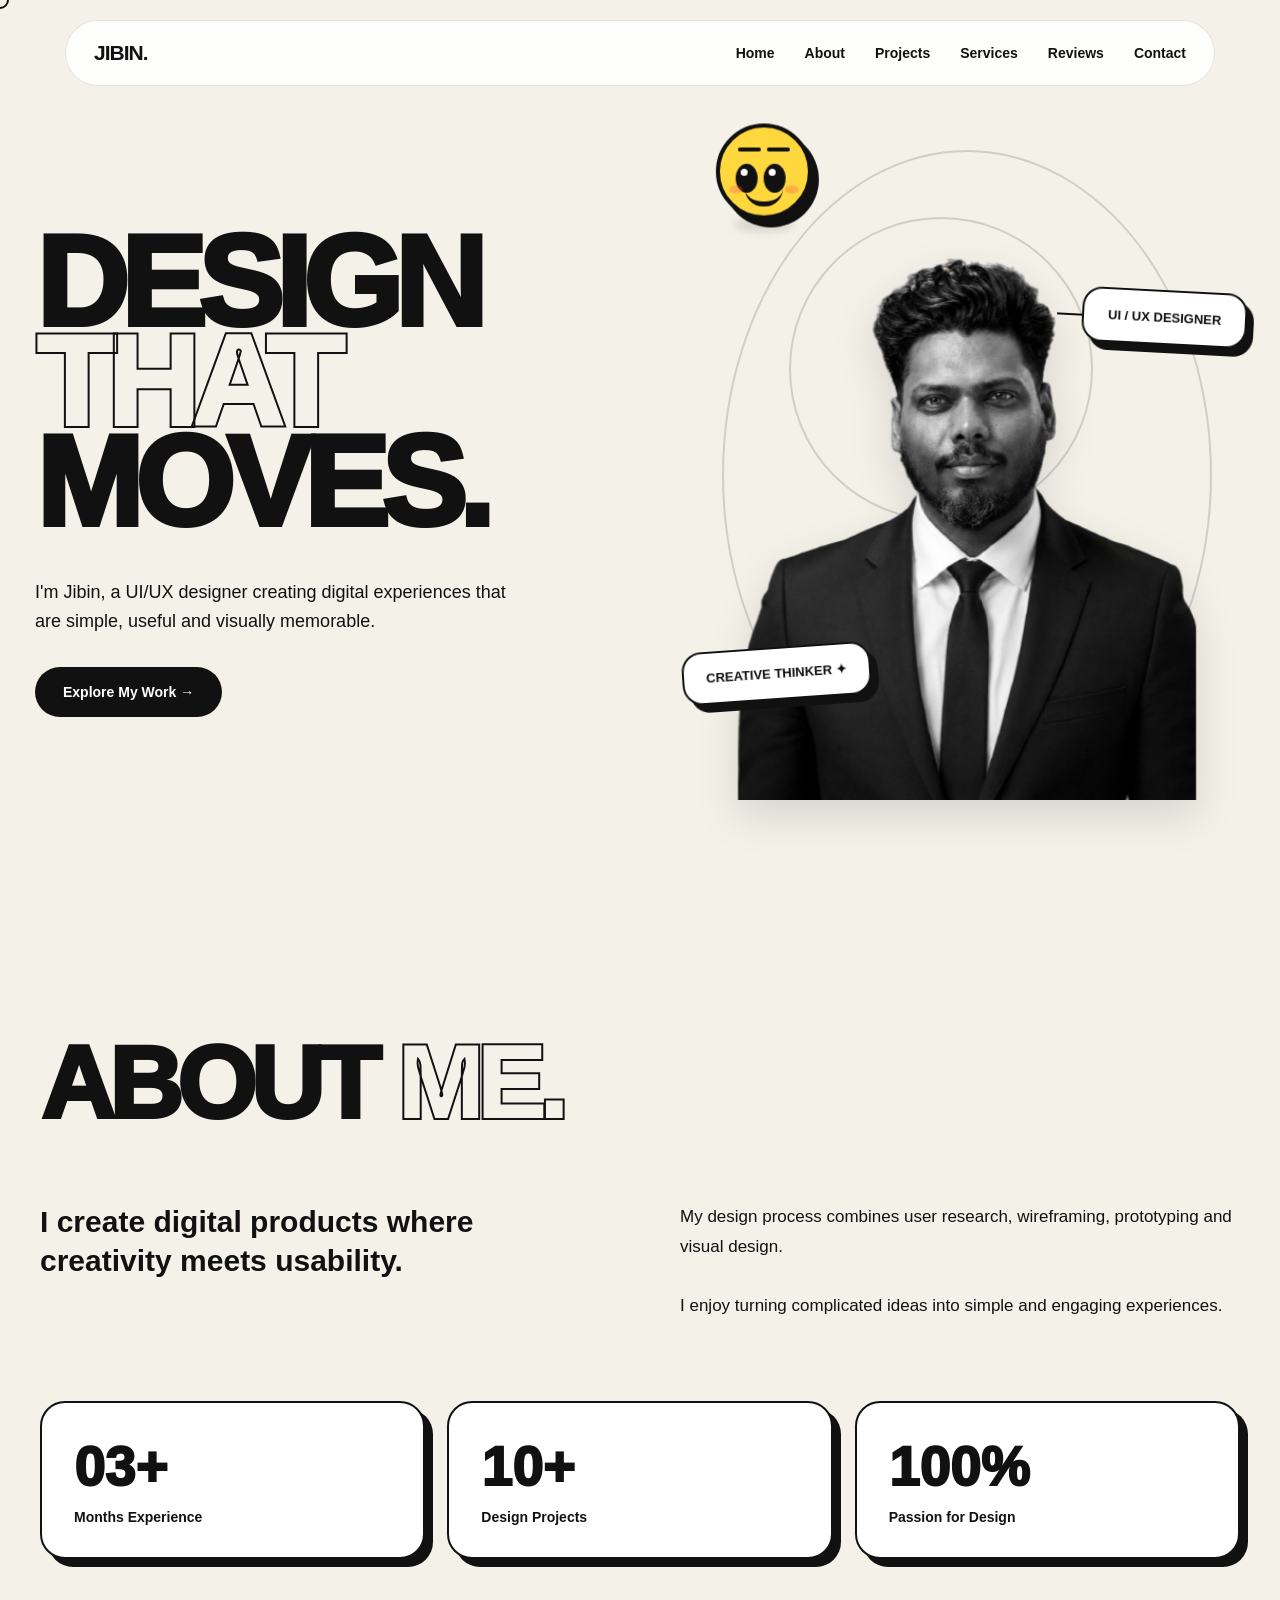
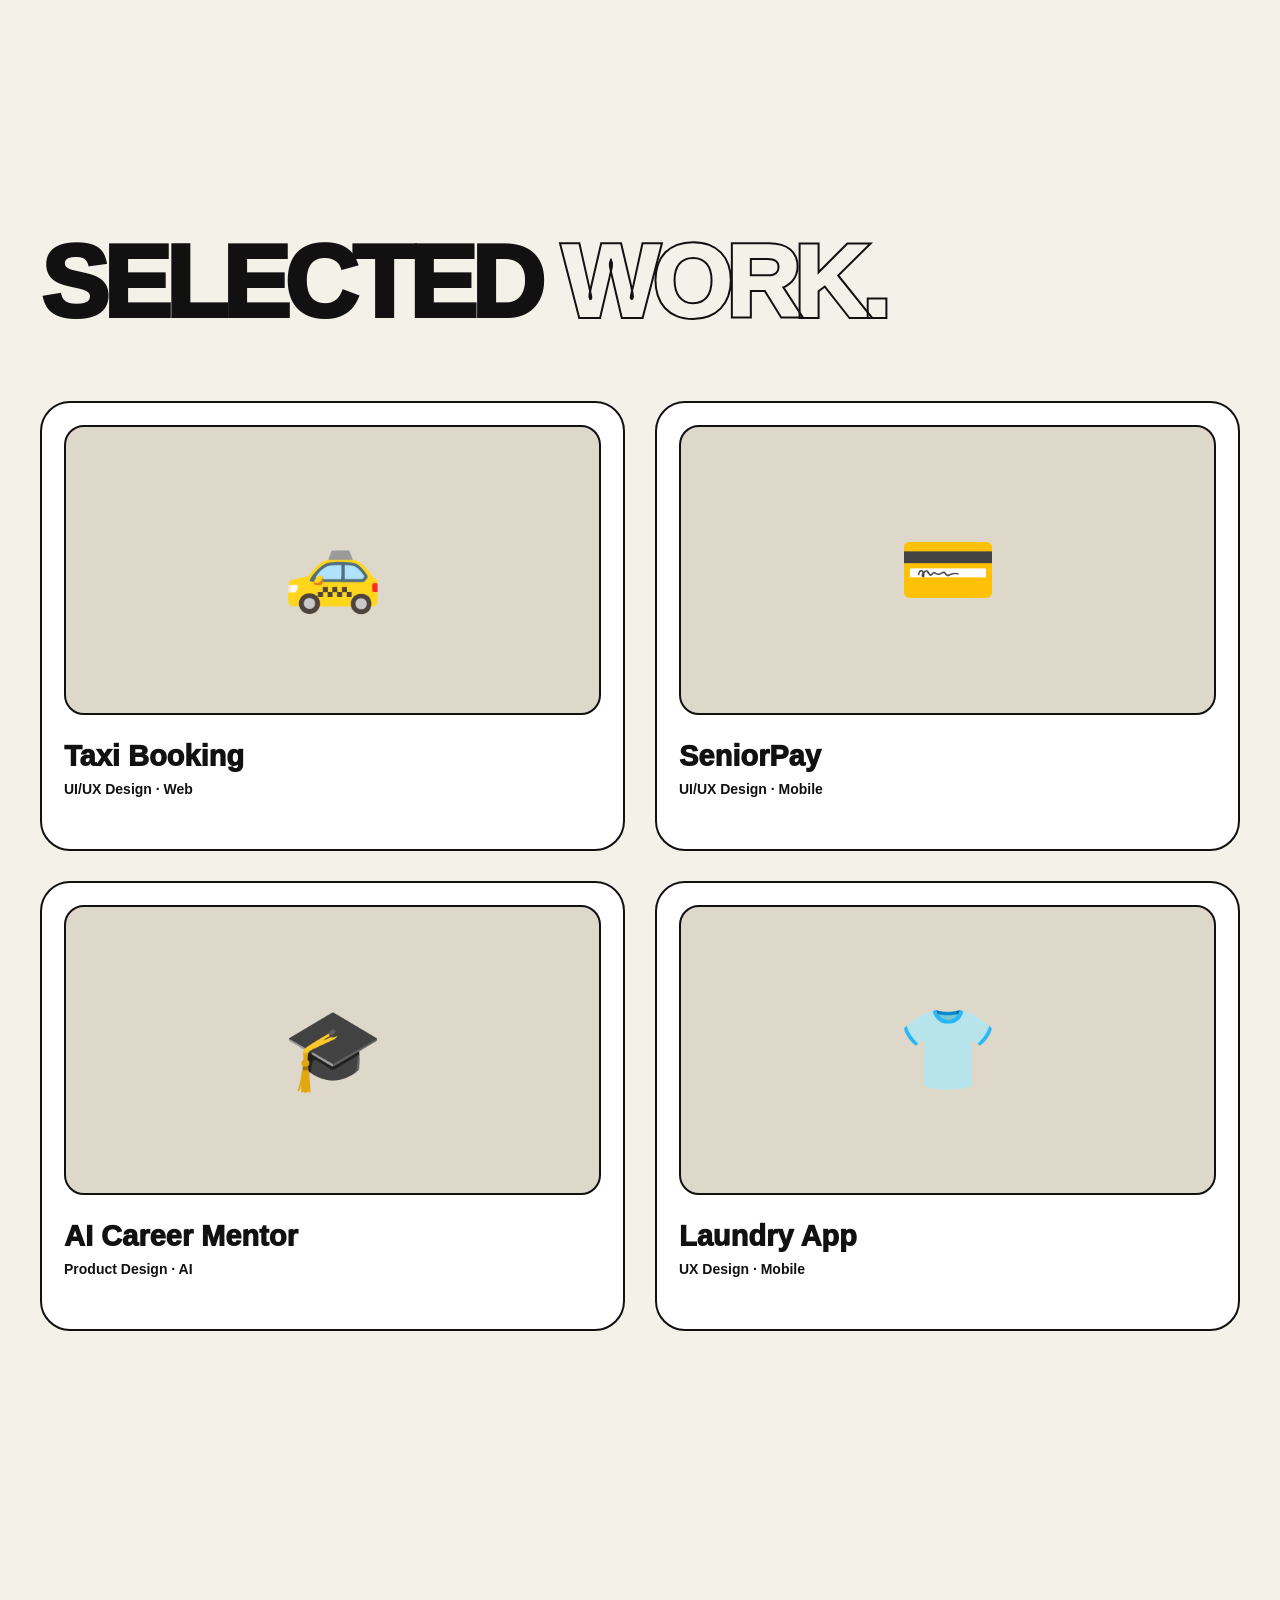
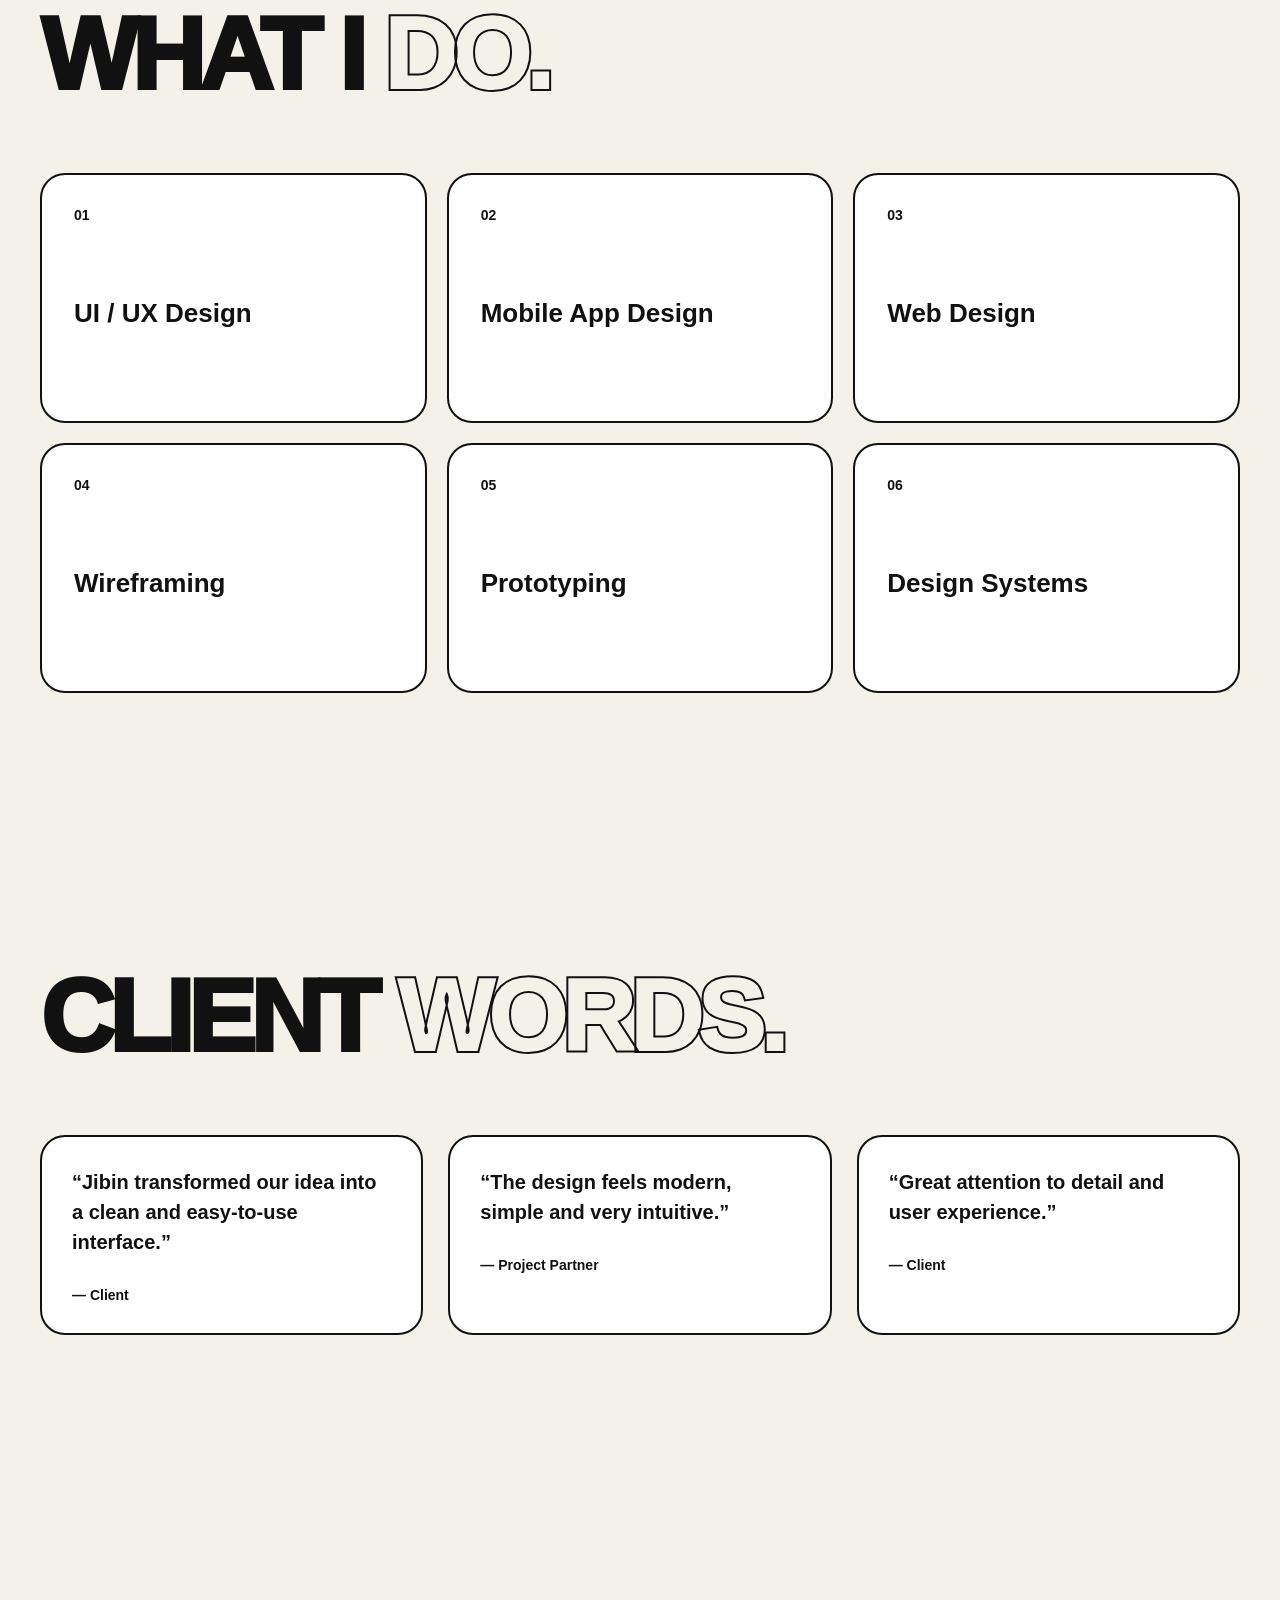
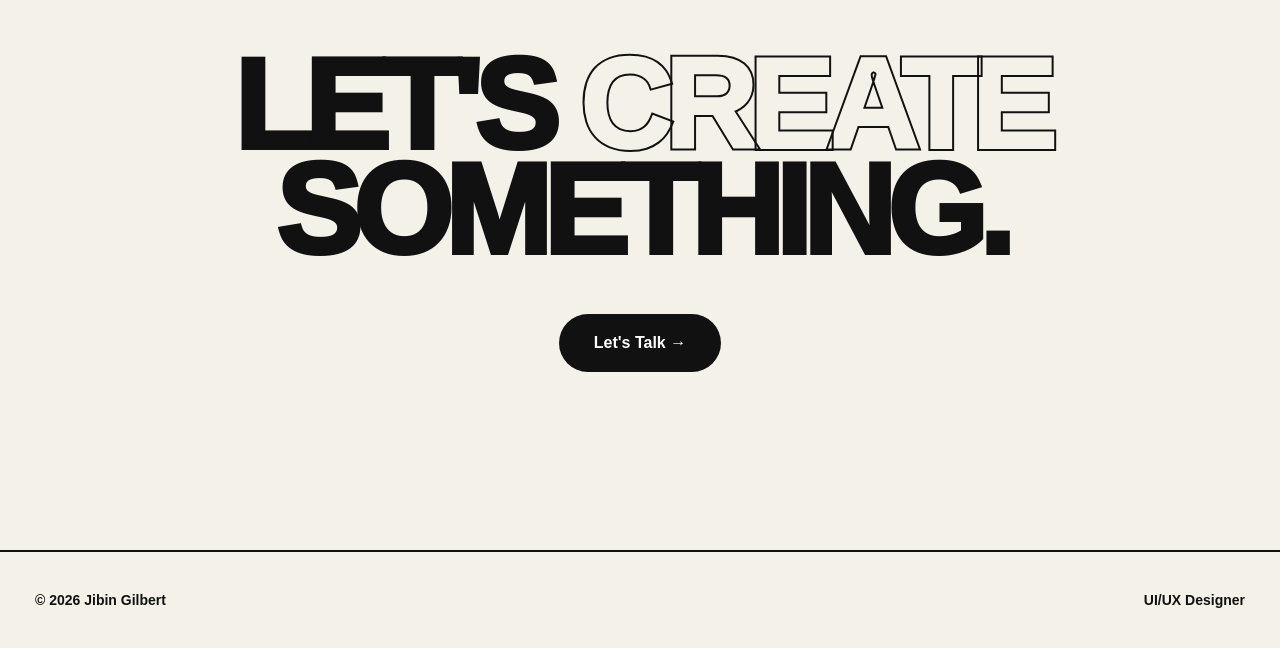
==== index.html @ 9a52e414 "remaned" ====
<!DOCTYPE html>
<html lang="en">

<head>
    <meta charset="UTF-8">
    <meta name="viewport" content="width=device-width, initial-scale=1.0">

    <title>Jibin Gilbert — UI/UX Designer</title>

    <style>
        /* =========================================================
   RESET
========================================================= */

        * {
            margin: 0;
            padding: 0;
            box-sizing: border-box;
        }

        html {
            scroll-behavior: smooth;
        }

        body {
            font-family:
                Inter,
                Arial,
                Helvetica,
                sans-serif;

            background: #f4f1e9;
            color: #111;

            overflow-x: hidden;
        }

        a {
            text-decoration: none;
            color: inherit;
        }


        /* =========================================================
   CUSTOM CURSOR
========================================================= */

        .cursor {
            position: fixed;

            width: 18px;
            height: 18px;

            border: 2px solid #111;
            border-radius: 50%;

            pointer-events: none;

            z-index: 99999;

            transform:
                translate(-50%, -50%);

            transition:
                width .25s ease,
                height .25s ease,
                background .25s ease;
        }

        .cursor.active {
            width: 55px;
            height: 55px;

            background:
                rgba(17, 17, 17, .08);
        }


        /* =========================================================
   NAVBAR
========================================================= */

        .navbar {
            position: fixed;

            top: 20px;
            left: 50%;

            transform:
                translateX(-50%);

            width:
                calc(100% - 50px);

            max-width: 1150px;

            height: 66px;

            padding:
                0 28px;

            display: flex;

            align-items: center;

            justify-content: space-between;

            background:
                rgba(255, 255, 255, .90);

            backdrop-filter:
                blur(18px);

            border:
                1px solid rgba(0, 0, 0, .10);

            border-radius: 50px;

            z-index: 9000;
        }

        .logo {
            font-size: 21px;
            font-weight: 900;

            letter-spacing: -1px;
        }

        .nav-links {
            display: flex;

            align-items: center;

            gap: 30px;

            list-style: none;
        }

        .nav-links a {
            font-size: 14px;
            font-weight: 700;

            transition:
                opacity .3s ease;
        }

        .nav-links a:hover {
            opacity: .45;
        }


        /* =========================================================
   MOVING EMOJI CONTAINER
========================================================= */

        .emoji-traveller {

            position: fixed;

            left: 0;
            top: 0;

            width: 110px;
            height: 110px;

            z-index: 8500;

            pointer-events: none;

            will-change:
                transform;

            transform:
                translate3d(0, 0, 0);

            transition:
                filter .3s ease;
        }


        /* =========================================================
   EMOJI FACE
========================================================= */

        .emoji-face {

            position: absolute;

            width: 96px;
            height: 96px;

            left: 7px;
            top: 7px;

            background: #ffd83d;

            border:
                4px solid #111;

            border-radius: 50%;

            box-shadow:
                7px 8px 0 #111;

            overflow: hidden;

            will-change:
                transform,
                background;

            transition:
                background .35s ease,
                transform .35s ease;
        }


        /* =========================================================
   EMOJI EYES
========================================================= */

        .emoji-eye {

            position: absolute;

            width: 22px;
            height: 29px;

            top: 29px;

            background: #111;

            border-radius: 50%;

            overflow: hidden;

            will-change:
                transform;
        }

        .emoji-eye.left {
            left: 19px;
        }

        .emoji-eye.right {
            right: 19px;
        }


        /* Eye shine */

        .emoji-eye::after {

            content: "";

            position: absolute;

            width: 7px;
            height: 7px;

            left: 5px;
            top: 5px;

            background: #fff;

            border-radius: 50%;
        }


        /* =========================================================
   EYEBROWS
========================================================= */

        .emoji-brow {

            position: absolute;

            width: 23px;
            height: 4px;

            top: 20px;

            background: #111;

            border-radius: 10px;

            transition:
                transform .35s ease,
                opacity .3s ease;
        }

        .emoji-brow.left {
            left: 18px;
        }

        .emoji-brow.right {
            right: 18px;
        }


        /* =========================================================
   MOUTH
========================================================= */

        .emoji-mouth {

            position: absolute;

            left: 50%;
            top: 61px;

            transform:
                translateX(-50%);

            width: 38px;
            height: 18px;

            border-bottom:
                5px solid #111;

            border-radius:
                0 0 30px 30px;

            transition:
                all .35s ease;
        }


        /* =========================================================
   CHEEKS
========================================================= */

        .cheek {

            position: absolute;

            width: 14px;
            height: 8px;

            top: 58px;

            background:
                rgba(255, 80, 80, .30);

            border-radius: 50%;
        }

        .cheek.left {
            left: 9px;
        }

        .cheek.right {
            right: 9px;
        }


        /* =========================================================
   HAPPY
========================================================= */

        .emoji-face.happy {
            background: #ffd83d;
        }


        /* =========================================================
   CURIOUS
========================================================= */

        .emoji-face.curious {

            background: #ffe36b;

            transform:
                rotate(-5deg);
        }

        .emoji-face.curious .emoji-brow.left {

            transform:
                rotate(-20deg) translateY(-3px);
        }

        .emoji-face.curious .emoji-brow.right {

            transform:
                rotate(18deg) translateY(3px);
        }

        .emoji-face.curious .emoji-mouth {

            width: 19px;
            height: 19px;

            border:
                4px solid #111;

            border-radius: 50%;
        }


        /* =========================================================
   EXCITED
========================================================= */

        .emoji-face.excited {

            background: #ffca32;

            transform:
                rotate(4deg) scale(1.05);
        }

        .emoji-face.excited .emoji-mouth {

            width: 42px;
            height: 27px;

            border: 0;

            background: #111;

            border-radius: 50%;
        }


        /* =========================================================
   COOL
========================================================= */

        .emoji-face.cool {
            background: #ffd83d;
        }

        .emoji-face.cool .emoji-brow {
            opacity: 0;
        }

        .emoji-face.cool .emoji-eye {

            width: 30px;
            height: 13px;

            top: 35px;

            border-radius: 8px;
        }

        .emoji-face.cool .emoji-eye::after {
            display: none;
        }


        /* =========================================================
   LOVE
========================================================= */

        .emoji-face.love .emoji-eye {

            background: transparent;

            overflow: visible;
        }

        .emoji-face.love .emoji-eye::before {

            content: "♥";

            position: absolute;

            color: #111;

            font-size: 27px;

            left: 0;

            top: -5px;
        }

        .emoji-face.love .emoji-eye::after {
            display: none;
        }

        .emoji-face.love .emoji-mouth {

            width: 34px;
            height: 18px;
        }


        /* =========================================================
   CELEBRATE
========================================================= */

        .emoji-face.celebrate {

            background: #ffda3c;

            animation:
                celebrate .5s infinite alternate;
        }

        .emoji-face.celebrate .emoji-mouth {

            width: 43px;
            height: 27px;

            background: #111;

            border: 0;

            border-radius: 50%;
        }

        @keyframes celebrate {

            from {
                transform:
                    rotate(-4deg) translateY(0);
            }

            to {
                transform:
                    rotate(4deg) translateY(-7px);
            }
        }


        /* =========================================================
   EMOJI BLINK
========================================================= */

        .emoji-face.blink .emoji-eye {

            transform:
                scaleY(.08);
        }


        /* =========================================================
   EMOJI FLOATING SHADOW
========================================================= */

        .emoji-traveller::after {

            content: "";

            position: absolute;

            width: 60px;
            height: 12px;

            left: 25px;
            bottom: -4px;

            background:
                rgba(0, 0, 0, .15);

            border-radius: 50%;

            filter: blur(5px);

            animation:
                shadowFloat 2s ease-in-out infinite;
        }

        @keyframes shadowFloat {

            0%,
            100% {
                transform: scale(.9);
                opacity: .25;
            }

            50% {
                transform: scale(1.1);
                opacity: .12;
            }
        }


        /* =========================================================
   HERO
========================================================= */

        .hero {

            min-height: 100vh;

            position: relative;

            display: flex;

            align-items: center;

            padding:
                130px 35px 80px;
        }

        .hero-content {

            width: 100%;

            max-width: 1250px;

            margin: auto;

            display: grid;

            grid-template-columns:
                1.05fr .95fr;

            align-items: center;

            gap: 40px;
        }

        .hero-title {

            font-size:
                clamp(70px, 10vw, 155px);

            line-height: .78;

            letter-spacing: -8px;

            font-weight: 950;
        }

        .hero-title span {
            display: block;
        }

        .outline {

            color: transparent;

            -webkit-text-stroke:
                2px #111;
        }

        .hero-description {

            max-width: 480px;

            margin-top: 45px;

            font-size: 18px;

            line-height: 1.65;
        }

        .hero-button {

            display: inline-flex;

            margin-top: 30px;

            padding:
                17px 28px;

            background: #111;

            color: #fff;

            border-radius: 50px;

            font-weight: 800;

            font-size: 14px;

            transition:
                box-shadow .3s ease;
        }

        .hero-button:hover {

            box-shadow:
                7px 7px 0 #aaa;
        }


        /* =========================================================
   PHOTO STAGE
========================================================= */

        .photo-stage {

            height: 650px;

            position: relative;

            display: flex;

            justify-content: center;

            align-items: flex-end;
        }


        /* =========================================================
   PROFILE WRAPPER
========================================================= */

        .profile-wrap {

            position: relative;

            width: 510px;
            height: 610px;

            display: flex;

            align-items: flex-end;

            justify-content: center;

            animation:
                profileFloat 5s ease-in-out infinite;
        }

        @keyframes profileFloat {

            0%,
            100% {
                transform:
                    translateY(0);
            }

            50% {
                transform:
                    translateY(-10px);
            }
        }


        /* =========================================================
   PROFILE IMAGES
========================================================= */

        .profile-image {

            position: absolute;

            bottom: 0;
            left: 50%;

            transform:
                translateX(-50%);

            width: 100%;
            height: 100%;

            object-fit: contain;

            object-position: center bottom;

            will-change:
                transform,
                opacity;

            transition:
                opacity .7s ease,
                transform .7s cubic-bezier(.22, .61, .36, 1);
        }


        /* BLUE SHIRT PHOTO */

        .profile-color {

            opacity: 1;

            z-index: 2;
        }


        /* SUIT PHOTO */

        .profile-suit {

            opacity: 1;

            z-index: 3;

            filter:
                drop-shadow(0 15px 20px rgba(0, 0, 0, .12));
        }


        /* =========================================================
   SHOW SUIT
========================================================= */

        .profile-wrap.show-suit .profile-color {

            opacity: 0;

            transform:
                translateX(-50%) translateY(20px) scale(.96);
        }

        .profile-wrap.show-suit .profile-suit {

            opacity: 1;

            transform:
                translateX(-50%) translateY(0) scale(1);
        }


        /* =========================================================
   PHOTO LABEL
========================================================= */

        .photo-label {

            position: absolute;

            right: -25px;
            top: 100px;

            background: #fff;

            border:
                2px solid #111;

            border-radius: 20px;

            padding:
                18px 24px;

            font-size: 13px;

            font-weight: 900;

            box-shadow:
                7px 8px 0 #111;

            z-index: 10;

            transform:
                rotate(3deg);
        }

        .photo-label::before {

            content: "";

            position: absolute;

            width: 25px;
            height: 2px;

            background: #111;

            left: -27px;

            top: 50%;
        }


        /* =========================================================
   SECOND LABEL
========================================================= */

        .photo-label-two {

            position: absolute;

            left: -30px;
            bottom: 100px;

            background: #fff;

            border:
                2px solid #111;

            border-radius: 20px;

            padding:
                17px 22px;

            font-size: 13px;

            font-weight: 900;

            box-shadow:
                7px 8px 0 #111;

            z-index: 10;

            transform:
                rotate(-4deg);
        }


        /* =========================================================
   DECORATION
========================================================= */

        .circle-decoration {

            position: absolute;

            width: 490px;
            height: 650px;

            border:
                2px solid #111;

            border-radius: 50%;

            z-index: -1;

            opacity: .15;
        }

        .circle-decoration::before {

            content: "";

            position: absolute;

            width: 300px;
            height: 300px;

            border:
                2px solid #111;

            border-radius: 50%;

            left: 65px;
            top: 65px;
        }


        /* =========================================================
   SECTION
========================================================= */

        .section {

            position: relative;

            padding:
                140px 35px;
        }

        .container {

            max-width: 1200px;

            margin: auto;
        }

        .section-title {

            font-size:
                clamp(55px, 8vw, 110px);

            line-height: .85;

            letter-spacing: -6px;

            font-weight: 950;

            margin-bottom: 75px;
        }

        .section-title span {

            color: transparent;

            -webkit-text-stroke:
                2px #111;
        }


        /* =========================================================
   ABOUT
========================================================= */

        .about-grid {

            display: grid;

            grid-template-columns:
                1fr 1fr;

            gap: 80px;
        }

        .about-text {

            font-size: 30px;

            line-height: 1.3;

            font-weight: 700;
        }

        .about-small {

            font-size: 17px;

            line-height: 1.75;
        }


        /* =========================================================
   STATS
========================================================= */

        .stats {

            display: grid;

            grid-template-columns:
                repeat(3, 1fr);

            gap: 22px;

            margin-top: 80px;
        }

        .stat {

            padding: 32px;

            background: #fff;

            border:
                2px solid #111;

            border-radius: 25px;

            box-shadow:
                8px 8px 0 #111;

            transition:
                transform .3s ease;
        }

        .stat:hover {

            transform:
                translateY(-8px);
        }

        .stat-number {

            font-size: 55px;

            font-weight: 950;
        }

        .stat-label {

            margin-top: 10px;

            font-size: 14px;

            font-weight: 600;
        }


        /* =========================================================
   PROJECTS
========================================================= */

        .projects {

            display: grid;

            grid-template-columns:
                repeat(2, 1fr);

            gap: 30px;
        }

        .project {

            min-height: 450px;

            padding: 22px;

            background: #fff;

            border:
                2px solid #111;

            border-radius: 30px;

            transition:
                box-shadow .4s ease;
        }

        .project:hover {

            box-shadow:
                10px 12px 0 #111;
        }

        .project-image {

            height: 290px;

            display: flex;

            align-items: center;

            justify-content: center;

            border-radius: 20px;

            border:
                2px solid #111;

            background: #ded8cb;

            font-size: 80px;
        }

        .project-info {

            margin-top: 25px;
        }

        .project-title {

            font-size: 29px;

            font-weight: 950;
        }

        .project-category {

            margin-top: 8px;

            font-size: 14px;

            font-weight: 600;
        }


        /* =========================================================
   SERVICES
========================================================= */

        .services {

            display: grid;

            grid-template-columns:
                repeat(3, 1fr);

            gap: 20px;
        }

        .service {

            min-height: 250px;

            padding: 32px;

            background: #fff;

            border:
                2px solid #111;

            border-radius: 25px;

            transition:
                transform .35s ease,
                box-shadow .35s ease;
        }

        .service:hover {

            transform:
                translateY(-8px);

            box-shadow:
                8px 8px 0 #111;
        }

        .service-number {

            font-size: 14px;

            font-weight: 900;
        }

        .service h3 {

            margin-top: 75px;

            font-size: 26px;
        }


        /* =========================================================
   REVIEWS
========================================================= */

        .reviews {

            display: grid;

            grid-template-columns:
                repeat(3, 1fr);

            gap: 25px;
        }

        .review {

            padding: 30px;

            background: #fff;

            border:
                2px solid #111;

            border-radius: 25px;

            transition:
                transform .3s ease;
        }

        .review:hover {

            transform:
                translateY(-8px);
        }

        .review-text {

            font-size: 20px;

            line-height: 1.5;

            font-weight: 600;
        }

        .review-author {

            margin-top: 30px;

            font-size: 14px;

            font-weight: 900;
        }


        /* =========================================================
   CONTACT
========================================================= */

        .contact {

            min-height: 75vh;

            display: flex;

            align-items: center;

            justify-content: center;

            text-align: center;
        }

        .contact h2 {

            font-size:
                clamp(60px, 10vw, 145px);

            line-height: .82;

            letter-spacing: -8px;

            font-weight: 950;
        }

        .contact h2 span {

            color: transparent;

            -webkit-text-stroke:
                2px #111;
        }

        .contact-button {

            display: inline-block;

            margin-top: 50px;

            padding:
                20px 35px;

            background: #111;

            color: white;

            border-radius: 50px;

            font-weight: 900;
        }


        /* =========================================================
   FOOTER
========================================================= */

        footer {

            padding:
                40px 35px;

            border-top:
                2px solid #111;

            display: flex;

            justify-content: space-between;

            font-size: 14px;

            font-weight: 700;
        }


        /* =========================================================
   SCROLL REVEAL
========================================================= */

        .reveal {

            opacity: 0;

            transform:
                translateY(50px);

            transition:
                opacity .8s ease,
                transform .8s ease;
        }

        .reveal.visible {

            opacity: 1;

            transform:
                translateY(0);
        }


        /* =========================================================
   MOBILE
========================================================= */

        @media(max-width:900px) {

            .nav-links {
                display: none;
            }

            .hero {

                padding:
                    120px 20px 70px;
            }

            .hero-content {

                grid-template-columns: 1fr;

                text-align: center;
            }

            .hero-description {

                margin-left: auto;
                margin-right: auto;
            }

            .photo-stage {

                height: 550px;

                margin-top: 30px;
            }

            .profile-wrap {

                width: 430px;

                height: 520px;
            }

            .about-grid {

                grid-template-columns: 1fr;

                gap: 40px;
            }

            .projects {

                grid-template-columns: 1fr;
            }

            .services {

                grid-template-columns: 1fr;
            }

            .reviews {

                grid-template-columns: 1fr;
            }

            .stats {

                grid-template-columns: 1fr;
            }

            .emoji-traveller {

                transform-origin:
                    center center;
            }
        }


        @media(max-width:600px) {

            .navbar {

                width:
                    calc(100% - 24px);

                top: 12px;

                height: 60px;
            }

            .hero-title {

                font-size: 68px;

                letter-spacing: -5px;
            }

            .photo-stage {

                height: 470px;
            }

            .profile-wrap {

                width: 350px;

                height: 440px;
            }

            .photo-label {

                right: -5px;

                top: 60px;

                padding:
                    12px 15px;

                font-size: 10px;
            }

            .photo-label-two {

                left: -5px;

                bottom: 65px;

                padding:
                    12px 15px;

                font-size: 10px;
            }

            .circle-decoration {

                width: 300px;

                height: 300px;
            }

            .section {

                padding:
                    90px 20px;
            }

            .section-title {

                letter-spacing: -3px;
            }

            .contact h2 {

                letter-spacing: -4px;
            }

            footer {

                flex-direction: column;

                gap: 15px;
            }

            .emoji-traveller {

                width: 82px;
                height: 82px;
            }

            .emoji-face {

                width: 72px;
                height: 72px;

                left: 5px;
                top: 5px;

                border-width: 3px;

                box-shadow:
                    5px 6px 0 #111;
            }

            .emoji-eye {

                width: 17px;
                height: 22px;

                top: 22px;
            }

            .emoji-eye.left {
                left: 14px;
            }

            .emoji-eye.right {
                right: 14px;
            }

            .emoji-eye::after {

                width: 5px;
                height: 5px;

                left: 4px;
                top: 4px;
            }

            .emoji-brow {

                width: 18px;
                height: 3px;

                top: 15px;
            }

            .emoji-brow.left {
                left: 13px;
            }

            .emoji-brow.right {
                right: 13px;
            }

            .emoji-mouth {

                top: 46px;

                width: 29px;
                height: 13px;

                border-bottom-width: 4px;
            }

            .cheek {

                width: 10px;
                height: 6px;

                top: 44px;
            }
        }


        /* =========================================================
   REDUCED MOTION
========================================================= */

        @media(prefers-reduced-motion:reduce) {

            *,
            *::before,
            *::after {

                animation: none !important;

                transition: none !important;
            }
        }
    </style>
</head>


<body>


    <!-- =========================================================
     CUSTOM CURSOR
========================================================= -->

    <div class="cursor" id="cursor">
    </div>



    <!-- =========================================================
     MOVING EMOJI
========================================================= -->

    <div class="emoji-traveller" id="emojiTraveller">

        <div class="emoji-face happy" id="emojiFace">

            <div class="emoji-brow left">
            </div>

            <div class="emoji-brow right">
            </div>

            <div class="emoji-eye left" id="emojiEyeLeft">
            </div>

            <div class="emoji-eye right" id="emojiEyeRight">
            </div>

            <div class="cheek left">
            </div>

            <div class="cheek right">
            </div>

            <div class="emoji-mouth">
            </div>

        </div>
    </div>



    <!-- =========================================================
     NAVBAR
========================================================= -->

    <nav class="navbar">

        <div class="logo">
            JIBIN.
        </div>

        <ul class="nav-links">

            <li>
                <a href="#home">
                    Home
                </a>
            </li>

            <li>
                <a href="#about">
                    About
                </a>
            </li>

            <li>
                <a href="#projects">
                    Projects
                </a>
            </li>

            <li>
                <a href="#services">
                    Services
                </a>
            </li>

            <li>
                <a href="#reviews">
                    Reviews
                </a>
            </li>

            <li>
                <a href="#contact">
                    Contact
                </a>
            </li>

        </ul>

    </nav>



    <!-- =========================================================
     HERO
========================================================= -->

    <section class="hero" id="home">

        <div class="hero-content">


            <!-- LEFT -->

            <div class="hero-left reveal">

                <h1 class="hero-title">

                    <span>
                        DESIGN
                    </span>

                    <span class="outline">
                        THAT
                    </span>

                    <span>
                        MOVES.
                    </span>

                </h1>


                <p class="hero-description">

                    I'm Jibin, a UI/UX designer
                    creating digital experiences
                    that are simple, useful and
                    visually memorable.

                </p>


                <a href="#projects" class="hero-button magnetic">

                    Explore My Work →

                </a>

            </div>



            <!-- RIGHT PHOTO -->

            <div class="photo-stage reveal" id="photoStage">

                <div class="circle-decoration">
                </div>


                <div class="profile-wrap" id="profileWrap">


                    <!-- =================================================
                     FIRST IMAGE
                     YOUR BLUE SHIRT PHOTO
                ================================================= -->

                    <!--
                <img
                    src="j.png"
                    class="profile-image profile-color"
                    alt="Jibin Gilbert">
                -->

                    <!-- =================================================
                     SECOND IMAGE
                     YOUR SUIT PHOTO
                ================================================= -->

                    <img src="ji.png" class="profile-image profile-suit" alt="Jibin Gilbert in suit">


                    <div class="photo-label">

                        UI / UX DESIGNER

                    </div>


                    <div class="photo-label-two">

                        CREATIVE THINKER ✦

                    </div>

                </div>

            </div>

        </div>

    </section>



    <!-- =========================================================
     ABOUT
========================================================= -->

    <section class="section reveal" id="about">

        <div class="container">

            <h2 class="section-title">

                ABOUT

                <span>
                    ME.
                </span>

            </h2>


            <div class="about-grid">

                <p class="about-text">

                    I create digital products
                    where creativity meets
                    usability.

                </p>


                <p class="about-small">

                    My design process combines
                    user research, wireframing,
                    prototyping and visual design.

                    <br><br>

                    I enjoy turning complicated
                    ideas into simple and engaging
                    experiences.

                </p>

            </div>


            <div class="stats">


                <div class="stat">

                    <div class="stat-number">
                        03+
                    </div>

                    <div class="stat-label">
                        Months Experience
                    </div>

                </div>


                <div class="stat">

                    <div class="stat-number">
                        10+
                    </div>

                    <div class="stat-label">
                        Design Projects
                    </div>

                </div>


                <div class="stat">

                    <div class="stat-number">
                        100%
                    </div>

                    <div class="stat-label">
                        Passion for Design
                    </div>

                </div>


            </div>

        </div>

    </section>



    <!-- =========================================================
     PROJECTS
========================================================= -->

    <section class="section reveal" id="projects">

        <div class="container">

            <h2 class="section-title">

                SELECTED

                <span>
                    WORK.
                </span>

            </h2>


            <div class="projects">


                <article class="project">

                    <div class="project-image">
                        🚕
                    </div>

                    <div class="project-info">

                        <div class="project-title">
                            Taxi Booking
                        </div>

                        <div class="project-category">
                            UI/UX Design · Web
                        </div>

                    </div>

                </article>



                <article class="project">

                    <div class="project-image">
                        💳
                    </div>

                    <div class="project-info">

                        <div class="project-title">
                            SeniorPay
                        </div>

                        <div class="project-category">
                            UI/UX Design · Mobile
                        </div>

                    </div>

                </article>



                <article class="project">

                    <div class="project-image">
                        🎓
                    </div>

                    <div class="project-info">

                        <div class="project-title">
                            AI Career Mentor
                        </div>

                        <div class="project-category">
                            Product Design · AI
                        </div>

                    </div>

                </article>



                <article class="project">

                    <div class="project-image">
                        👕
                    </div>

                    <div class="project-info">

                        <div class="project-title">
                            Laundry App
                        </div>

                        <div class="project-category">
                            UX Design · Mobile
                        </div>

                    </div>

                </article>


            </div>

        </div>

    </section>



    <!-- =========================================================
     SERVICES
========================================================= -->

    <section class="section reveal" id="services">

        <div class="container">

            <h2 class="section-title">

                WHAT I

                <span>
                    DO.
                </span>

            </h2>


            <div class="services">


                <div class="service">

                    <div class="service-number">
                        01
                    </div>

                    <h3>
                        UI / UX Design
                    </h3>

                </div>


                <div class="service">

                    <div class="service-number">
                        02
                    </div>

                    <h3>
                        Mobile App Design
                    </h3>

                </div>


                <div class="service">

                    <div class="service-number">
                        03
                    </div>

                    <h3>
                        Web Design
                    </h3>

                </div>


                <div class="service">

                    <div class="service-number">
                        04
                    </div>

                    <h3>
                        Wireframing
                    </h3>

                </div>


                <div class="service">

                    <div class="service-number">
                        05
                    </div>

                    <h3>
                        Prototyping
                    </h3>

                </div>


                <div class="service">

                    <div class="service-number">
                        06
                    </div>

                    <h3>
                        Design Systems
                    </h3>

                </div>


            </div>

        </div>

    </section>



    <!-- =========================================================
     REVIEWS
========================================================= -->

    <section class="section reveal" id="reviews">

        <div class="container">

            <h2 class="section-title">

                CLIENT

                <span>
                    WORDS.
                </span>

            </h2>


            <div class="reviews">


                <div class="review">

                    <div class="review-text">

                        “Jibin transformed our
                        idea into a clean and
                        easy-to-use interface.”

                    </div>

                    <div class="review-author">

                        — Client

                    </div>

                </div>



                <div class="review">

                    <div class="review-text">

                        “The design feels modern,
                        simple and very intuitive.”

                    </div>

                    <div class="review-author">

                        — Project Partner

                    </div>

                </div>



                <div class="review">

                    <div class="review-text">

                        “Great attention to detail
                        and user experience.”

                    </div>

                    <div class="review-author">

                        — Client

                    </div>

                </div>


            </div>

        </div>

    </section>



    <!-- =========================================================
     CONTACT
========================================================= -->

    <section class="section contact reveal" id="contact">

        <div>

            <h2>

                LET'S

                <span>
                    CREATE
                </span>

                <br>

                SOMETHING.

            </h2>


            <a href="mailto:your@email.com" class="contact-button magnetic">

                Let's Talk →

            </a>

        </div>

    </section>



    <!-- =========================================================
     FOOTER
========================================================= -->

    <footer>

        <div>
            © 2026 Jibin Gilbert
        </div>

        <div>
            UI/UX Designer
        </div>

    </footer>



    <script>

        /* =========================================================
           ELEMENTS
        ========================================================= */

        const cursor =
            document.getElementById("cursor");

        const emojiTraveller =
            document.getElementById("emojiTraveller");

        const emojiFace =
            document.getElementById("emojiFace");

        const emojiEyeLeft =
            document.getElementById("emojiEyeLeft");

        const emojiEyeRight =
            document.getElementById("emojiEyeRight");

        const profileWrap =
            document.getElementById("profileWrap");


        /* =========================================================
           MOUSE
        ========================================================= */

        let mouseX =
            window.innerWidth / 2;

        let mouseY =
            window.innerHeight / 2;

        let smoothMouseX =
            mouseX;

        let smoothMouseY =
            mouseY;


        document.addEventListener(
            "mousemove",
            function (e) {

                mouseX =
                    e.clientX;

                mouseY =
                    e.clientY;

                if (cursor) {

                    cursor.style.left =
                        mouseX + "px";

                    cursor.style.top =
                        mouseY + "px";
                }

            }
        );


        /* =========================================================
           EMOJI SECTION POSITIONS
        ========================================================= */

        const emojiPositions = {

            home: {
                x: .82,
                y: .20
            },

            about: {
                x: .13,
                y: .22
            },

            projects: {
                x: .82,
                y: .18
            },

            services: {
                x: .12,
                y: .30
            },

            reviews: {
                x: .82,
                y: .25
            },

            contact: {
                x: .50,
                y: .14
            }

        };


        /* =========================================================
           EMOJI EXPRESSIONS
        ========================================================= */

        const expressions = {

            home: "happy",

            about: "curious",

            projects: "excited",

            services: "cool",

            reviews: "love",

            contact: "celebrate"

        };


        /* =========================================================
           CURRENT SECTION
        ========================================================= */

        let currentSection =
            "home";


        /* =========================================================
           EMOJI POSITION
        ========================================================= */

        let emojiX =
            window.innerWidth *
            emojiPositions.home.x;

        let emojiY =
            window.innerHeight *
            emojiPositions.home.y;


        let targetEmojiX =
            emojiX;

        let targetEmojiY =
            emojiY;


        /* =========================================================
           FIND ACTIVE SECTION
        ========================================================= */

        function findActiveSection() {

            const sections = [

                "home",
                "about",
                "projects",
                "services",
                "reviews",
                "contact"

            ];

            let active =
                "home";

            let closest =
                Infinity;


            const viewportPoint =
                window.scrollY +
                window.innerHeight * .35;


            sections.forEach(
                function (id) {

                    const section =
                        document.getElementById(id);

                    if (!section)
                        return;


                    const rect =
                        section.getBoundingClientRect();


                    const sectionCenter =
                        window.scrollY +
                        rect.top +
                        rect.height / 2;


                    const distance =
                        Math.abs(
                            sectionCenter -
                            viewportPoint
                        );


                    if (distance < closest) {

                        closest =
                            distance;

                        active =
                            id;
                    }

                }
            );


            return active;
        }


        /* =========================================================
           CHANGE EMOJI
        ========================================================= */

        function changeEmoji() {

            const section =
                findActiveSection();


            if (
                section ===
                currentSection
            ) {
                return;
            }


            currentSection =
                section;


            const position =
                emojiPositions[section];


            if (!position)
                return;


            targetEmojiX =
                window.innerWidth *
                position.x;


            targetEmojiY =
                window.innerHeight *
                position.y;


            /* Change face */

            emojiFace.classList.remove(

                "happy",
                "curious",
                "excited",
                "cool",
                "love",
                "celebrate"

            );


            emojiFace.classList.add(
                expressions[section]
            );

        }


        /* =========================================================
           UPDATE EMOJI TARGET
        ========================================================= */

        function updateEmojiTarget() {

            const position =
                emojiPositions[currentSection]
                ||
                emojiPositions.home;


            targetEmojiX =
                window.innerWidth *
                position.x;


            targetEmojiY =
                window.innerHeight *
                position.y;
        }


        /* =========================================================
           EMOJI MAIN ANIMATION
        ========================================================= */

        function animateEmoji() {

            /* Smooth movement */

            emojiX +=
                (
                    targetEmojiX -
                    emojiX
                ) * .055;


            emojiY +=
                (
                    targetEmojiY -
                    emojiY
                ) * .055;


            /* Smooth mouse */

            smoothMouseX +=
                (
                    mouseX -
                    smoothMouseX
                ) * .08;


            smoothMouseY +=
                (
                    mouseY -
                    smoothMouseY
                ) * .08;


            /* Mouse influence */

            const mouseOffsetX =
                (
                    smoothMouseX -
                    window.innerWidth / 2
                ) * .035;


            const mouseOffsetY =
                (
                    smoothMouseY -
                    window.innerHeight / 2
                ) * .025;


            /* Natural floating */

            const time =
                performance.now() * .001;


            const floatingX =
                Math.sin(time * 1.1) * 7;


            const floatingY =
                Math.sin(time * 1.5) * 6;


            const finalX =
                emojiX +
                mouseOffsetX +
                floatingX;


            const finalY =
                emojiY +
                mouseOffsetY +
                floatingY;


            /* Move emoji */

            emojiTraveller.style.transform =

                `translate3d(
            ${finalX - 55}px,
            ${finalY - 55}px,
            0
        )`;


            requestAnimationFrame(
                animateEmoji
            );
        }


        animateEmoji();


        /* =========================================================
           EYE FOLLOW MOUSE
        ========================================================= */

        function moveEye(
            eye,
            maxMovement
        ) {

            if (!eye)
                return;


            const faceRect =
                emojiFace.getBoundingClientRect();


            const centerX =
                faceRect.left +
                faceRect.width / 2;


            const centerY =
                faceRect.top +
                faceRect.height / 2;


            const dx =
                smoothMouseX -
                centerX;


            const dy =
                smoothMouseY -
                centerY;


            const distance =
                Math.sqrt(
                    dx * dx +
                    dy * dy
                );


            let x = dx;
            let y = dy;


            if (distance > maxMovement) {

                x =
                    dx /
                    distance *
                    maxMovement;


                y =
                    dy /
                    distance *
                    maxMovement;
            }


            eye.style.transform =

                `translate(
            ${x}px,
            ${y}px
        )`;
        }


        /* =========================================================
           EYE ANIMATION LOOP
        ========================================================= */

        function eyeAnimation() {

            moveEye(
                emojiEyeLeft,
                8
            );


            moveEye(
                emojiEyeRight,
                8
            );


            requestAnimationFrame(
                eyeAnimation
            );
        }


        eyeAnimation();


        /* =========================================================
           NATURAL BLINK
        ========================================================= */

        function blink() {

            if (
                emojiFace.classList.contains(
                    "celebrate"
                )
            ) {
                return;
            }


            emojiFace.classList.add(
                "blink"
            );


            setTimeout(
                function () {

                    emojiFace.classList.remove(
                        "blink"
                    );

                },
                130
            );
        }


        /* Random natural blinking */

        function scheduleBlink() {

            const delay =
                2500 +
                Math.random() * 3500;


            setTimeout(
                function () {

                    blink();

                    scheduleBlink();

                },
                delay
            );
        }


        scheduleBlink();


        /* =========================================================
           SCROLL
        ========================================================= */

        window.addEventListener(
            "scroll",
            function () {

                changeEmoji();

                animateProfileOnScroll();

            },
            {
                passive: true
            }
        );


        /* =========================================================
           PROFILE IMAGE SCROLL ANIMATION
        ========================================================= */

        function animateProfileOnScroll() {

            if (!profileWrap)
                return;


            const rect =
                profileWrap.getBoundingClientRect();


            const center =
                rect.top +
                rect.height / 2;


            const viewportCenter =
                window.innerHeight / 2;


            const distance =
                center -
                viewportCenter;


            if (
                Math.abs(distance) >
                window.innerHeight * .18
            ) {

                profileWrap.classList.add(
                    "show-suit"
                );

            }
            else {

                profileWrap.classList.remove(
                    "show-suit"
                );

            }
        }


        /* =========================================================
           INITIALIZATION
        ========================================================= */

        setTimeout(
            function () {

                currentSection =
                    findActiveSection();

                updateEmojiTarget();

                changeEmoji();

                animateProfileOnScroll();

            },
            100
        );


        /* =========================================================
           CURSOR HOVER
        ========================================================= */

        const interactive =
            document.querySelectorAll(
                "a, .project, .service, .stat, .review"
            );


        interactive.forEach(
            function (element) {

                element.addEventListener(
                    "mouseenter",
                    function () {

                        cursor.classList.add(
                            "active"
                        );

                    }
                );


                element.addEventListener(
                    "mouseleave",
                    function () {

                        cursor.classList.remove(
                            "active"
                        );

                    }
                );

            }
        );


        /* =========================================================
           MAGNETIC BUTTON
        ========================================================= */

        const magnetic =
            document.querySelectorAll(
                ".magnetic"
            );


        magnetic.forEach(
            function (button) {

                button.addEventListener(
                    "mousemove",
                    function (e) {

                        const rect =
                            button.getBoundingClientRect();


                        const x =
                            e.clientX -
                            rect.left -
                            rect.width / 2;


                        const y =
                            e.clientY -
                            rect.top -
                            rect.height / 2;


                        button.style.transform =

                            `translate(
                        ${x * .15}px,
                        ${y * .15}px
                    )`;

                    }
                );


                button.addEventListener(
                    "mouseleave",
                    function () {

                        button.style.transform =
                            "translate(0,0)";

                    }
                );

            }
        );


        /* =========================================================
           PROJECT 3D HOVER
        ========================================================= */

        document.querySelectorAll(
            ".project"
        ).forEach(
            function (project) {

                project.addEventListener(
                    "mousemove",
                    function (e) {

                        const rect =
                            project.getBoundingClientRect();


                        const x =
                            e.clientX -
                            rect.left;


                        const y =
                            e.clientY -
                            rect.top;


                        const rotateY =
                            (
                                x -
                                rect.width / 2
                            ) / 30;


                        const rotateX =
                            -(
                                y -
                                rect.height / 2
                            ) / 30;


                        project.style.transform =

                            `perspective(900px)
                     rotateX(${rotateX}deg)
                     rotateY(${rotateY}deg)
                     translateY(-8px)`;

                    }
                );


                project.addEventListener(
                    "mouseleave",
                    function () {

                        project.style.transform =
                            "";

                    }
                );

            }
        );


        /* =========================================================
           SCROLL REVEAL
        ========================================================= */

        const revealElements =
            document.querySelectorAll(
                ".reveal"
            );


        const observer =
            new IntersectionObserver(

                function (entries) {

                    entries.forEach(
                        function (entry) {

                            if (
                                entry.isIntersecting
                            ) {

                                entry.target.classList.add(
                                    "visible"
                                );


                                observer.unobserve(
                                    entry.target
                                );

                            }

                        }
                    );

                },

                {
                    threshold: .08
                }

            );


        revealElements.forEach(
            function (element) {

                observer.observe(
                    element
                );

            }
        );


        /* =========================================================
           REVEAL FALLBACK
        ========================================================= */

        setTimeout(
            function () {

                revealElements.forEach(
                    function (element) {

                        element.classList.add(
                            "visible"
                        );

                    }
                );

            },
            2500
        );


        /* =========================================================
           RESIZE
        ========================================================= */

        window.addEventListener(
            "resize",
            function () {

                updateEmojiTarget();

                animateProfileOnScroll();

            }
        );


        /* =========================================================
           MOBILE CURSOR
        ========================================================= */

        if (
            window.matchMedia(
                "(pointer:coarse)"
            ).matches
        ) {

            cursor.style.display =
                "none";
        }


        /* =========================================================
           MOBILE EMOJI POSITION
        ========================================================= */

        if (
            window.matchMedia(
                "(max-width:600px)"
            ).matches
        ) {

            /* Slightly reduce mouse influence */

            document.documentElement.style
                .setProperty(
                    "--mobile",
                    "true"
                );
        }

    </script>

</body>

</html>
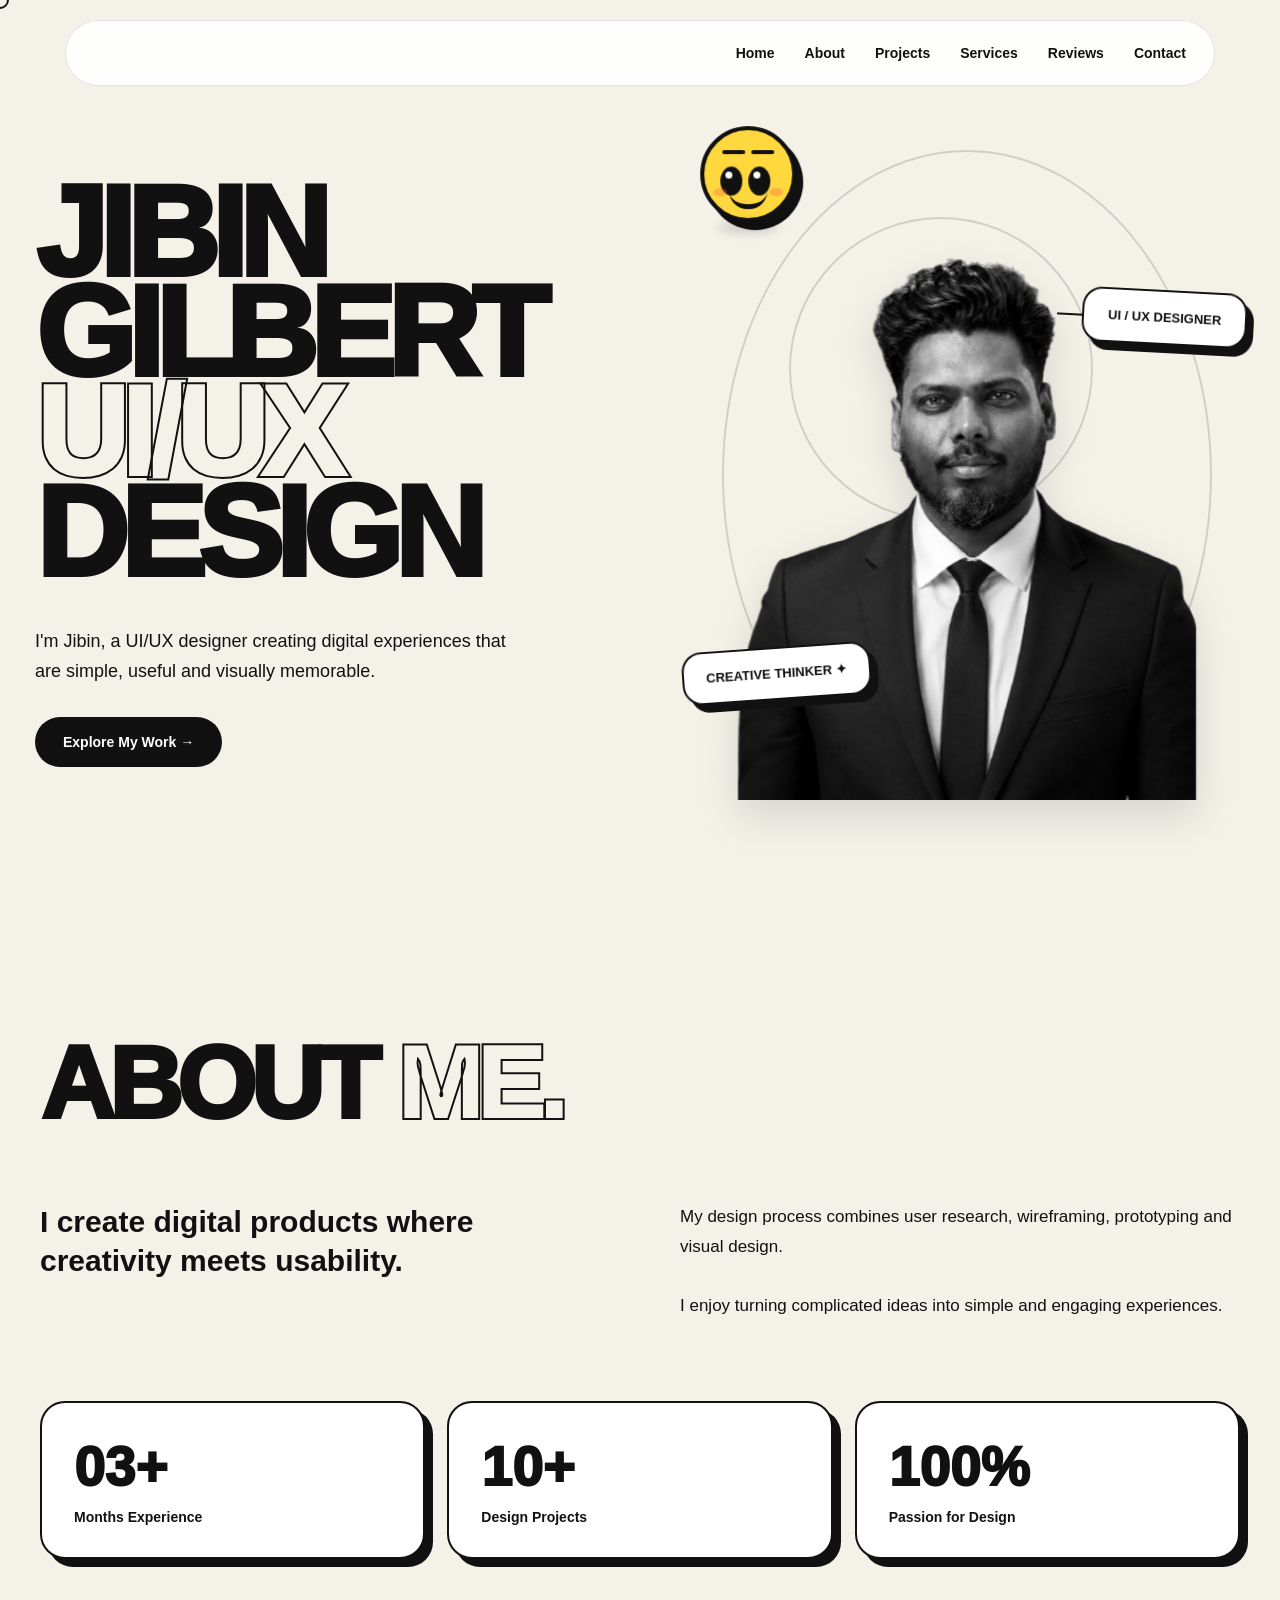
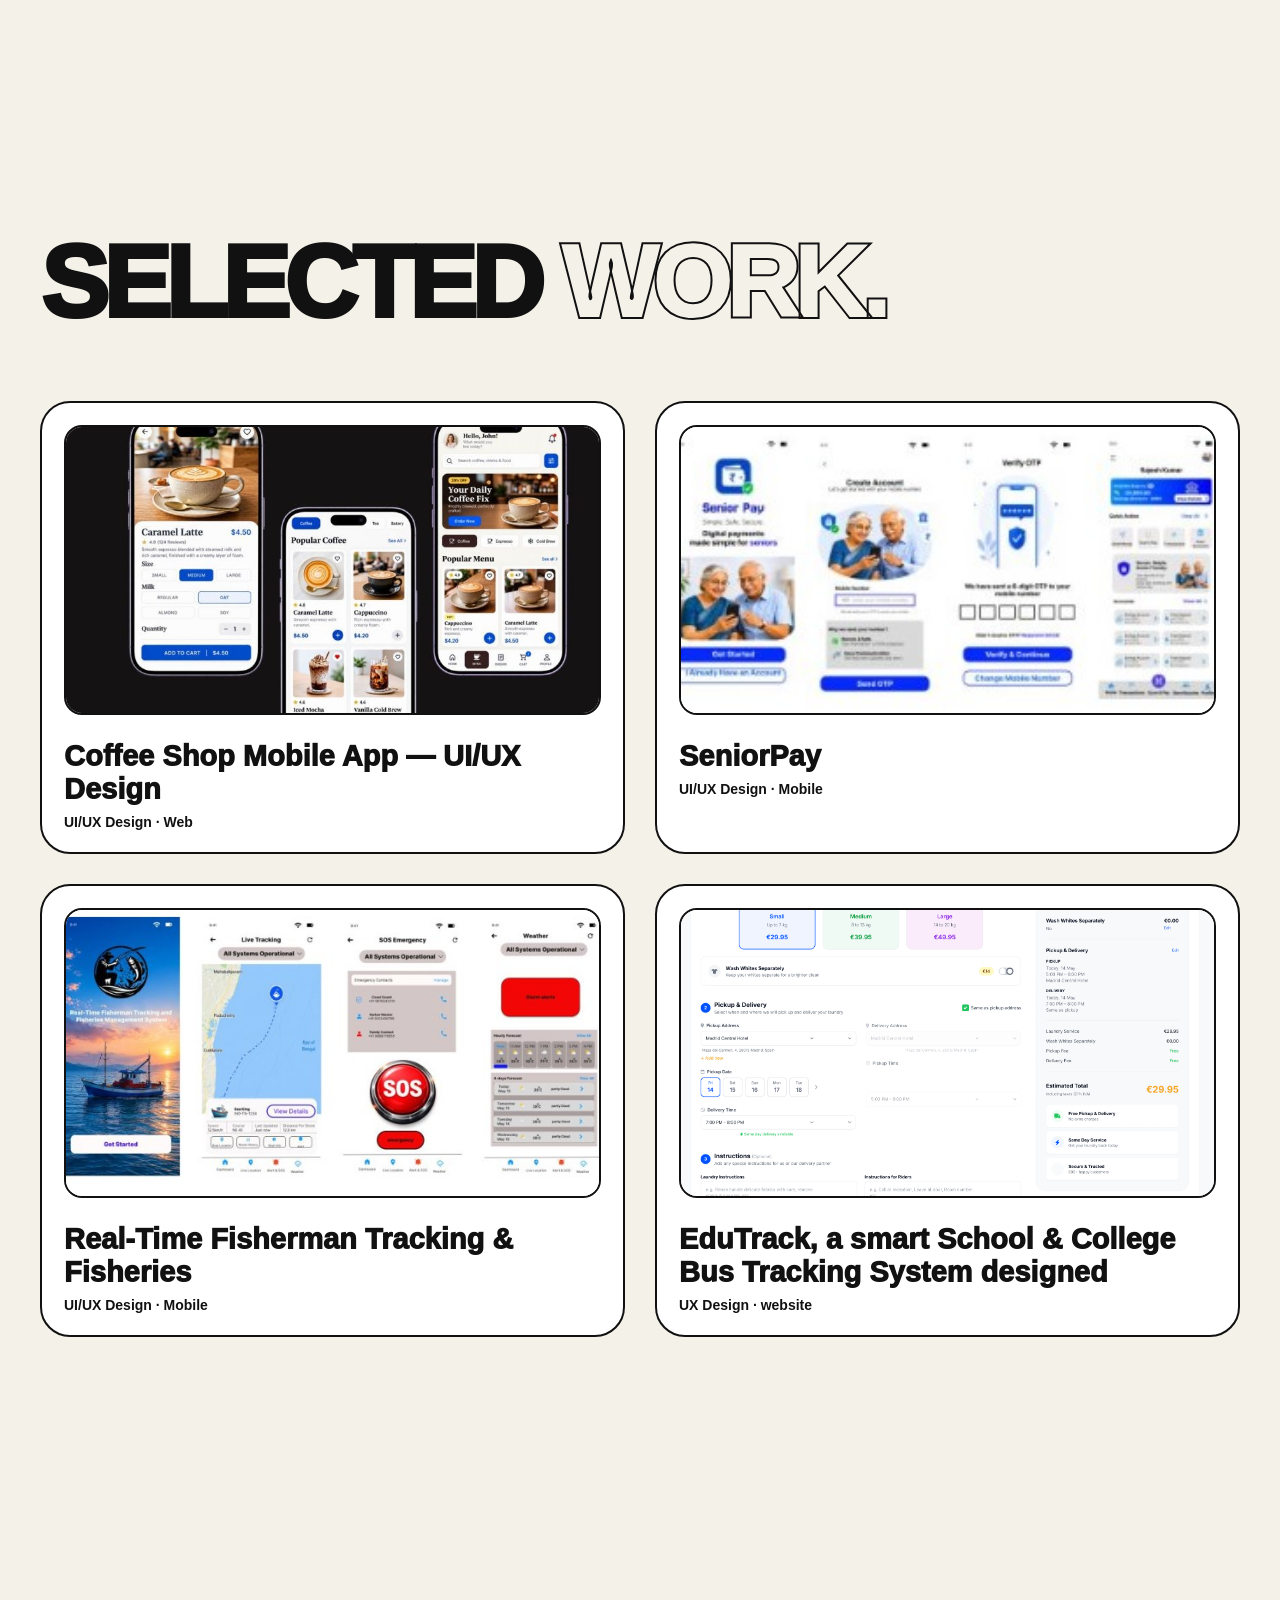
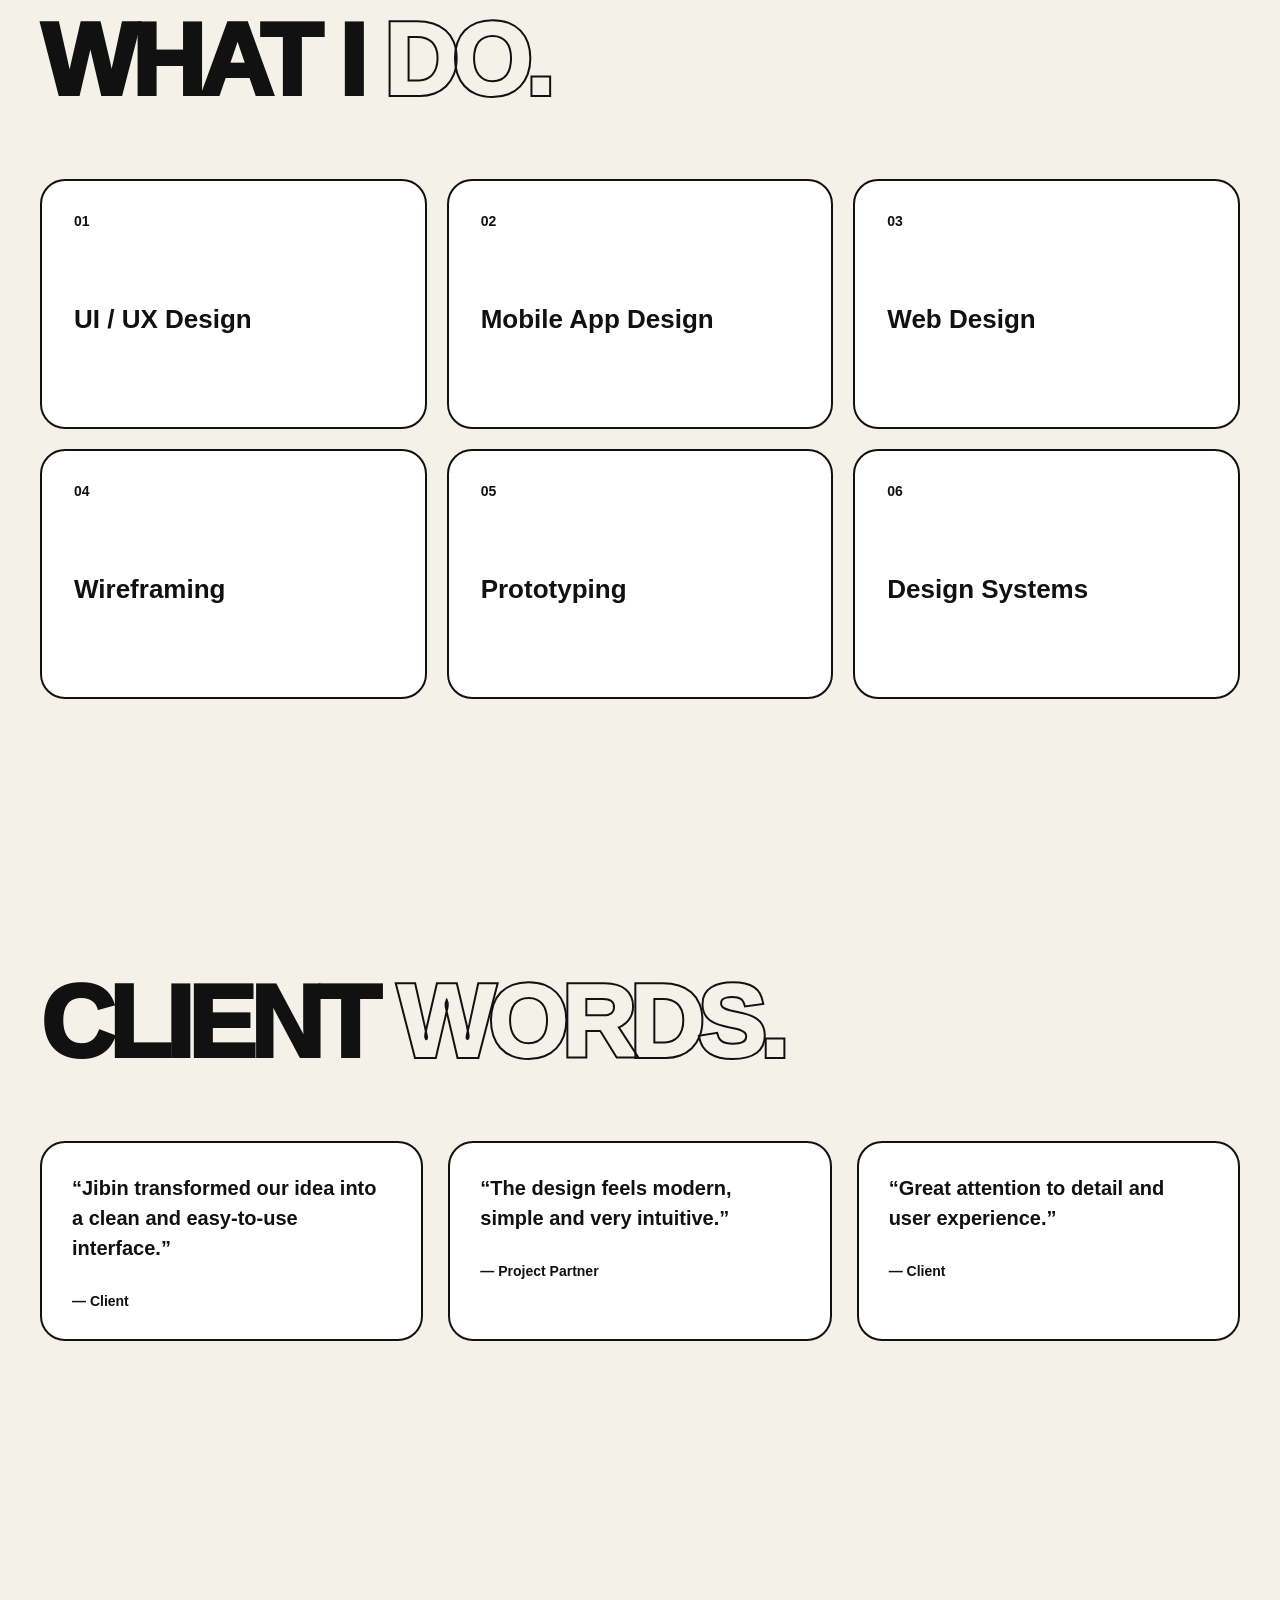
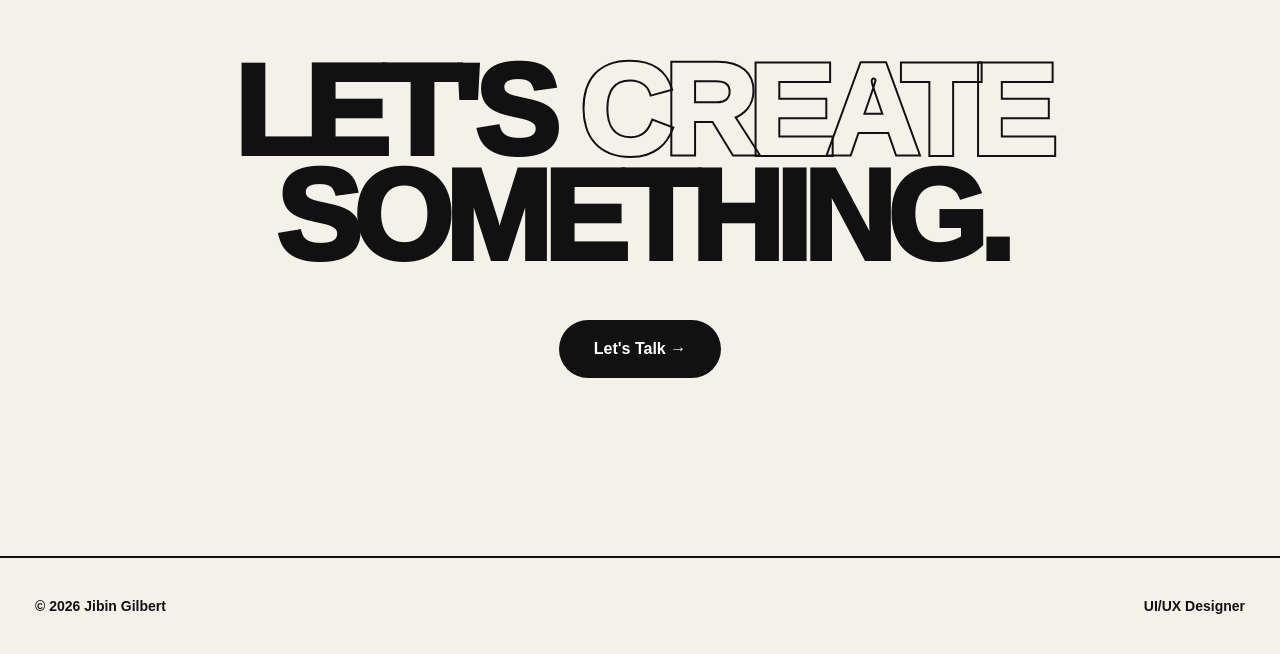
==== commit e8f2d331: "code" ====
--- a/index.html
+++ b/index.html
@@ -1615,6 +1615,30 @@
                 transition: none !important;
             }
         }
+    
+        /* Selected Work project images */
+        .project-image {
+            position: relative;
+            overflow: hidden;
+            border-radius: 18px;
+            background: #111;
+            min-height: 260px;
+        }
+        .project-image img {
+            width: 100%;
+            height: 100%;
+            min-height: 260px;
+            display: block;
+            object-fit: cover;
+            transition: transform .5s ease;
+        }
+        .project:hover .project-image img {
+            transform: scale(1.05);
+        }
+        @media (max-width: 768px) {
+            .project-image, .project-image img { min-height: 220px; }
+        }
+
     </style>
 </head>
 
@@ -1672,7 +1696,7 @@
     <nav class="navbar">
 
         <div class="logo">
-            JIBIN.
+           
         </div>
 
         <ul class="nav-links">
@@ -1735,15 +1759,15 @@
                 <h1 class="hero-title">
 
                     <span>
+                       JIBIN GILBERT
+                    </span>
+
+                    <span class="outline">
+                       UI/UX
+                    </span>
+
+                    <span>
                         DESIGN
-                    </span>
-
-                    <span class="outline">
-                        THAT
-                    </span>
-
-                    <span>
-                        MOVES.
                     </span>
 
                 </h1>
@@ -1945,13 +1969,13 @@
                 <article class="project">
 
                     <div class="project-image">
-                        🚕
+                        <img src="t.jpg" alt="UI/UX design project 1" loading="lazy">
                     </div>
 
                     <div class="project-info">
 
                         <div class="project-title">
-                            Taxi Booking
+                             Coffee Shop Mobile App — UI/UX Design
                         </div>
 
                         <div class="project-category">
@@ -1967,7 +1991,7 @@
                 <article class="project">
 
                     <div class="project-image">
-                        💳
+                        <img src="s.jpg" alt="UI/UX design project 2" loading="lazy">
                     </div>
 
                     <div class="project-info">
@@ -1989,17 +2013,17 @@
                 <article class="project">
 
                     <div class="project-image">
-                        🎓
+                        <img src="f.jpg" alt="UI/UX design project 3" loading="lazy">
                     </div>
 
                     <div class="project-info">
 
                         <div class="project-title">
-                            AI Career Mentor
+                            Real-Time Fisherman Tracking & Fisheries
                         </div>
 
                         <div class="project-category">
-                            Product Design · AI
+                            UI/UX Design · Mobile
                         </div>
 
                     </div>
@@ -2011,17 +2035,17 @@
                 <article class="project">
 
                     <div class="project-image">
-                        👕
+                        <img src="4.png" alt="UI/UX design project 4" loading="lazy">
                     </div>
 
                     <div class="project-info">
 
                         <div class="project-title">
-                            Laundry App
+                           EduTrack, a smart School & College Bus Tracking System designed
                         </div>
 
                         <div class="project-category">
-                            UX Design · Mobile
+                            UX Design · website
                         </div>
 
                     </div>
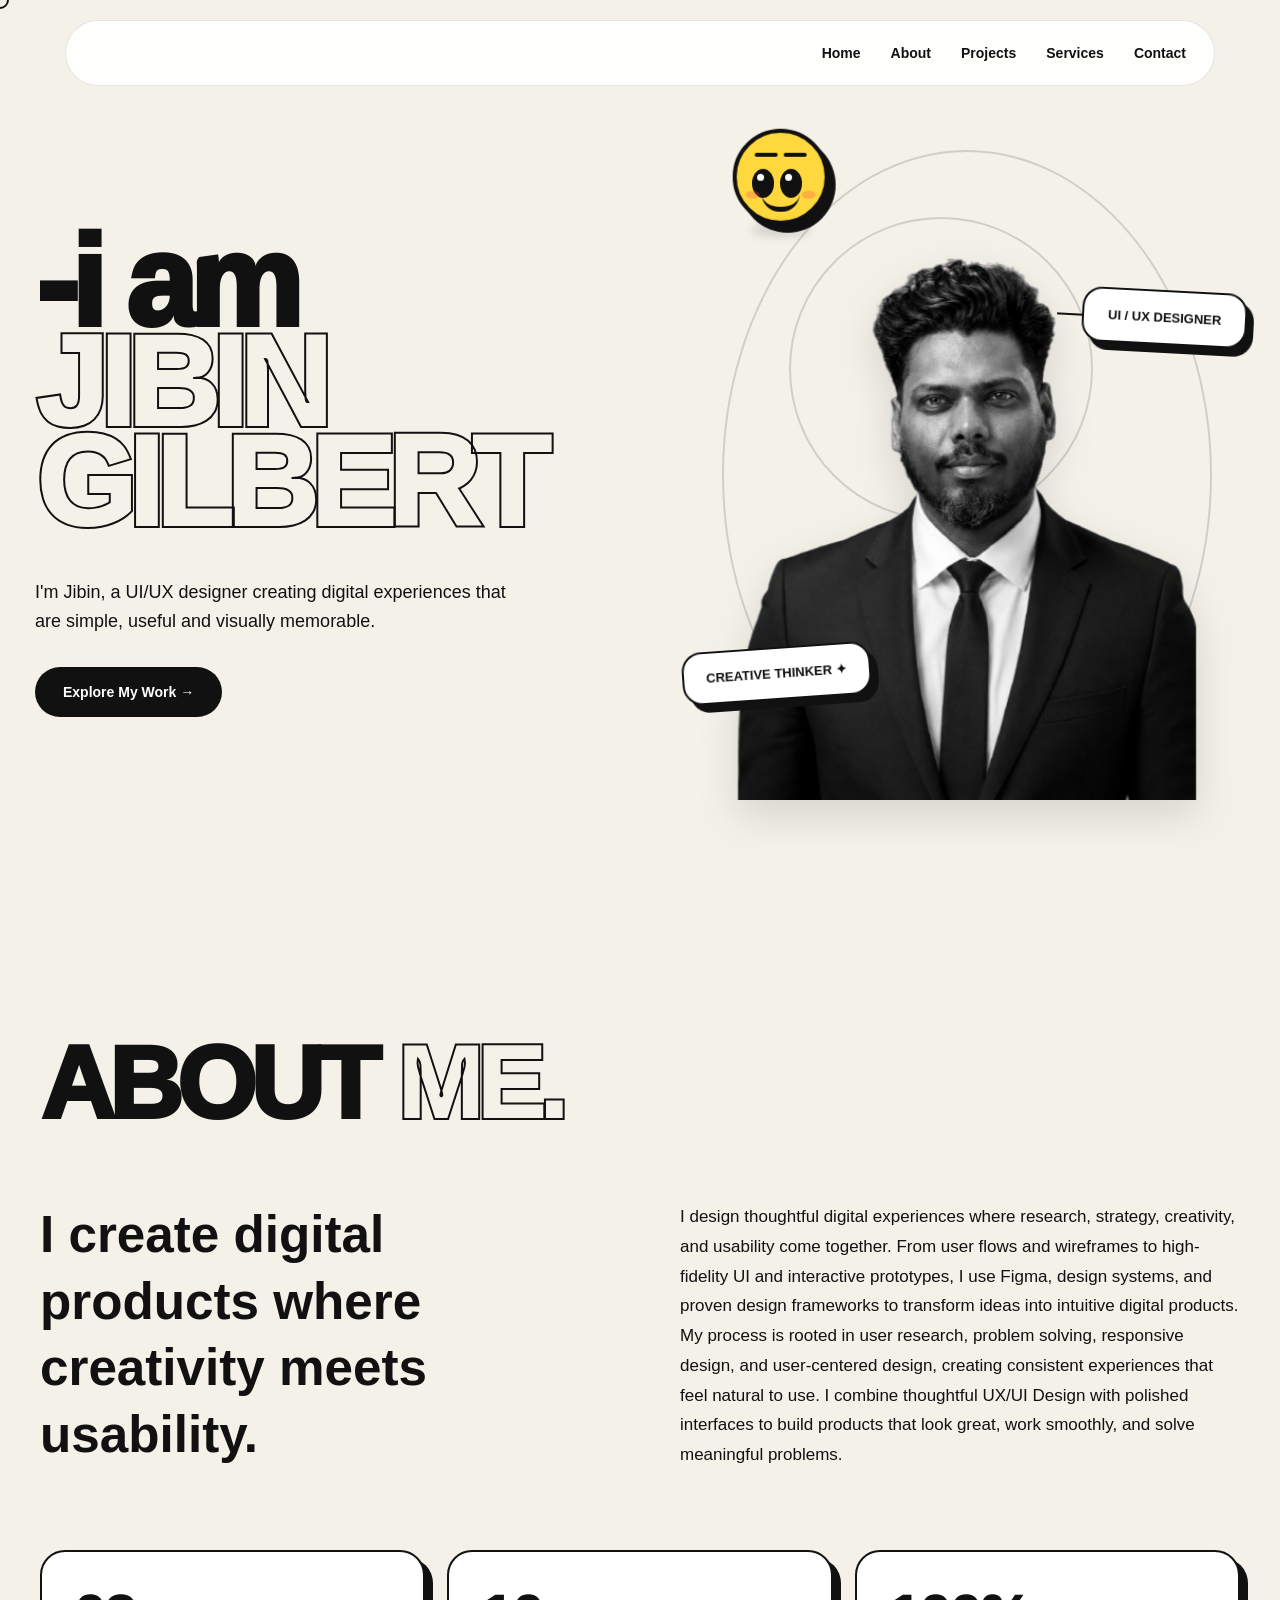
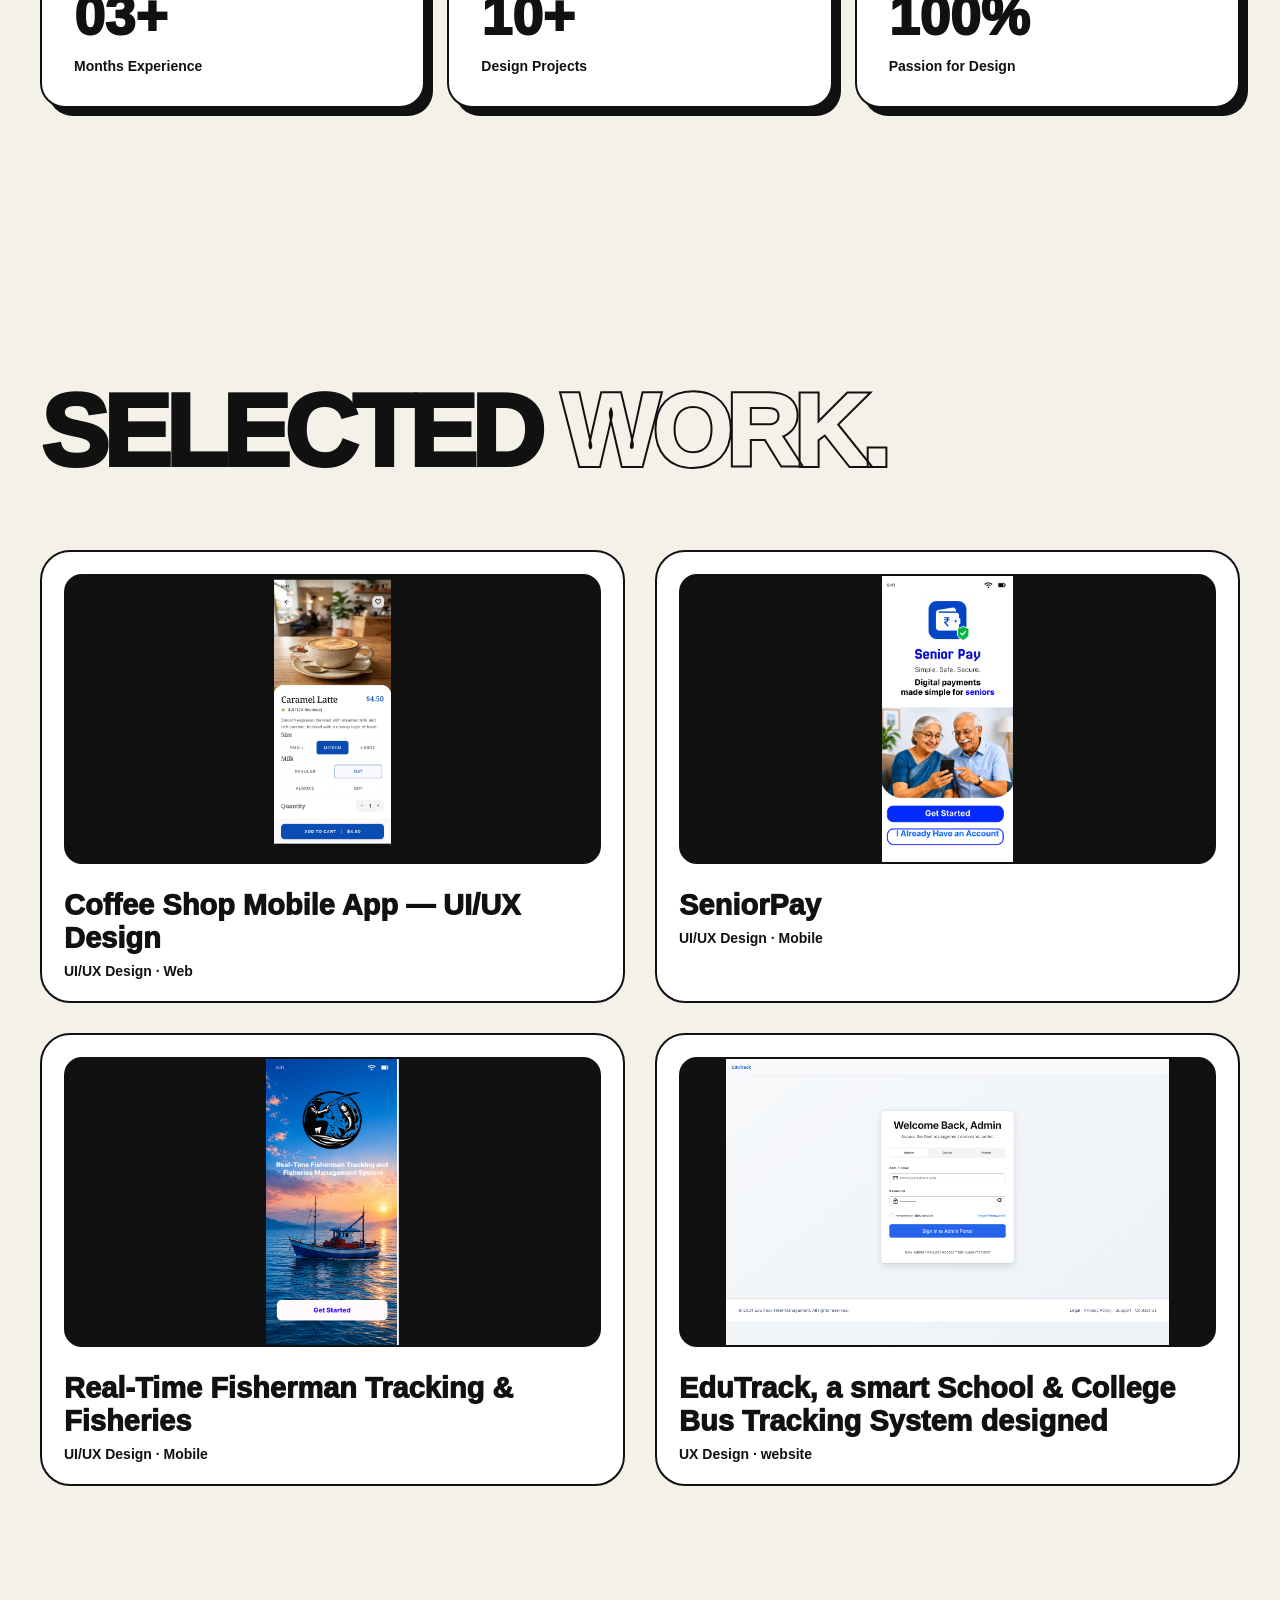
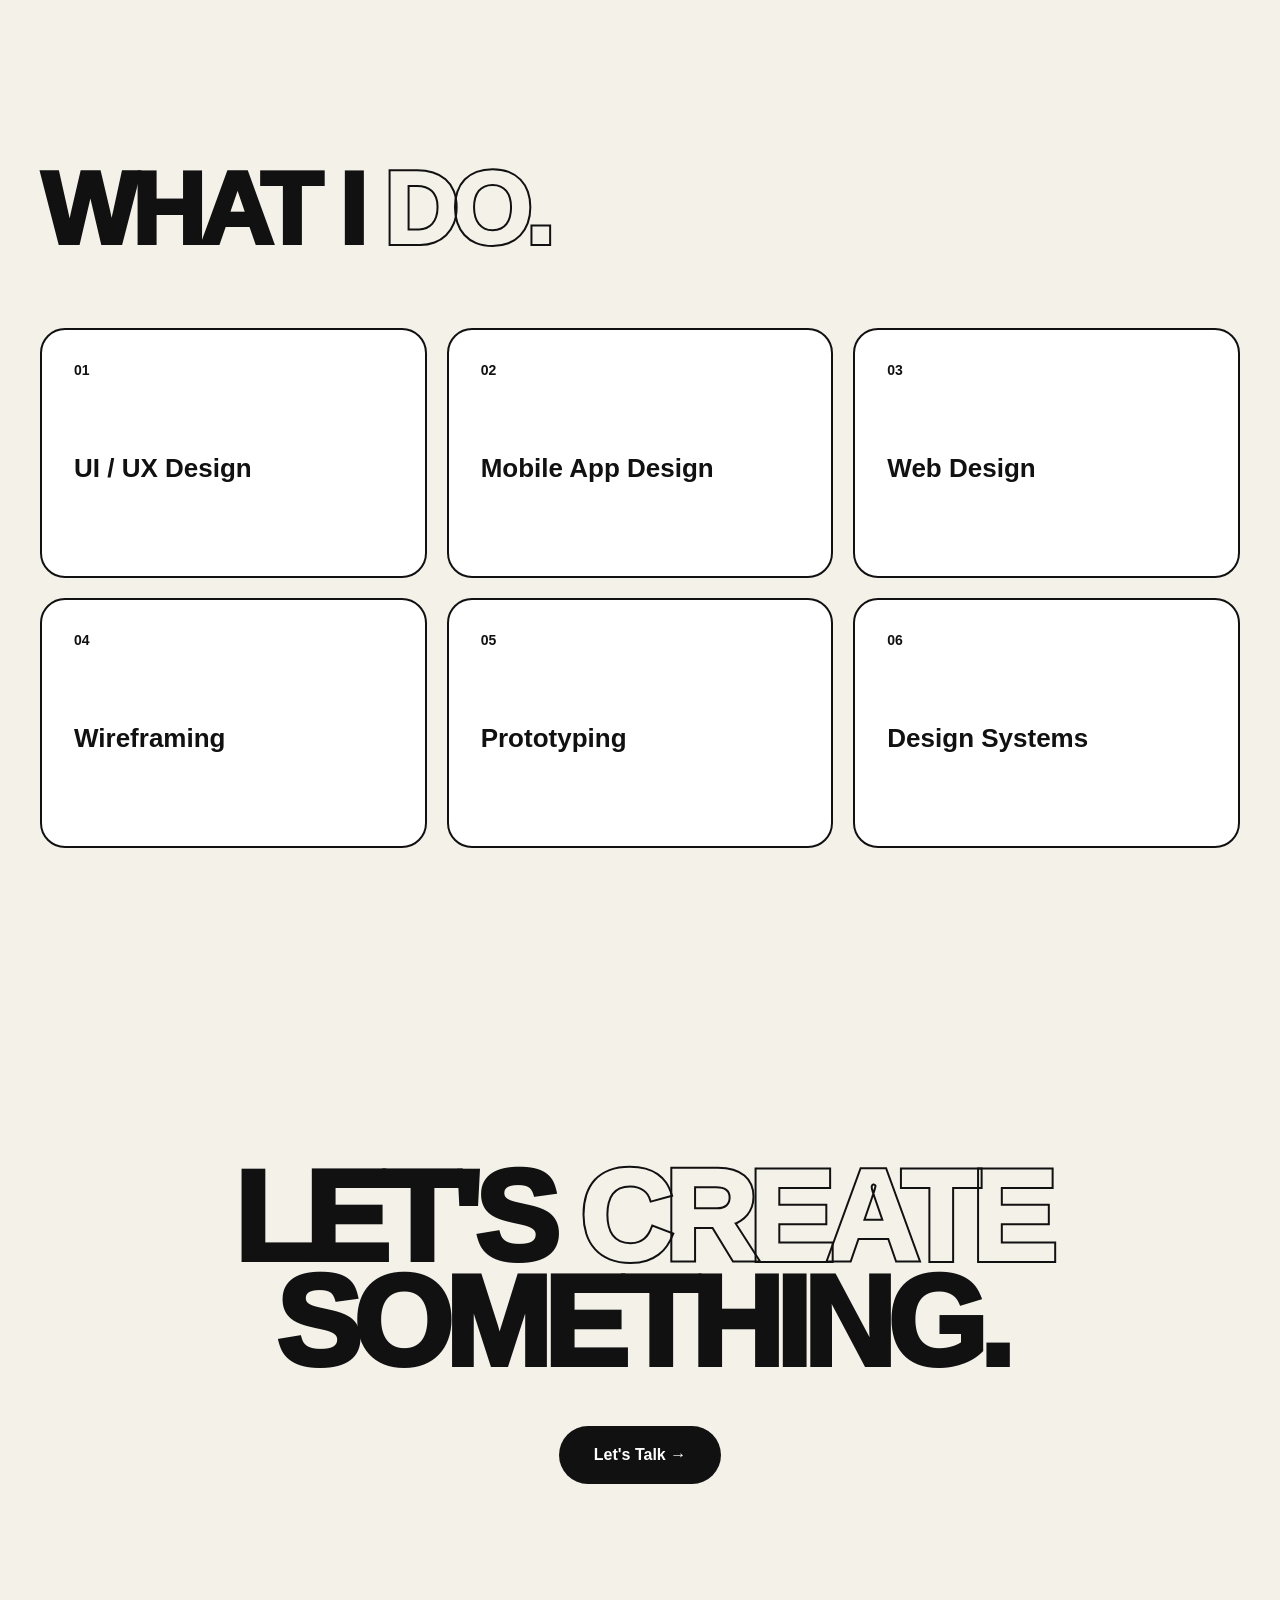
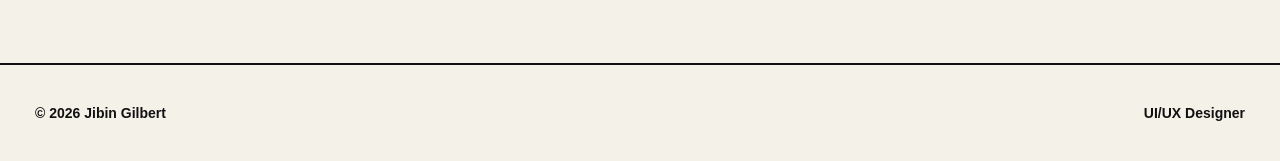
==== commit 2c13522f: "code" ====
--- a/index.html
+++ b/index.html
@@ -7,1639 +7,7 @@
 
     <title>Jibin Gilbert — UI/UX Designer</title>
 
-    <style>
-        /* =========================================================
-   RESET
-========================================================= */
-
-        * {
-            margin: 0;
-            padding: 0;
-            box-sizing: border-box;
-        }
-
-        html {
-            scroll-behavior: smooth;
-        }
-
-        body {
-            font-family:
-                Inter,
-                Arial,
-                Helvetica,
-                sans-serif;
-
-            background: #f4f1e9;
-            color: #111;
-
-            overflow-x: hidden;
-        }
-
-        a {
-            text-decoration: none;
-            color: inherit;
-        }
-
-
-        /* =========================================================
-   CUSTOM CURSOR
-========================================================= */
-
-        .cursor {
-            position: fixed;
-
-            width: 18px;
-            height: 18px;
-
-            border: 2px solid #111;
-            border-radius: 50%;
-
-            pointer-events: none;
-
-            z-index: 99999;
-
-            transform:
-                translate(-50%, -50%);
-
-            transition:
-                width .25s ease,
-                height .25s ease,
-                background .25s ease;
-        }
-
-        .cursor.active {
-            width: 55px;
-            height: 55px;
-
-            background:
-                rgba(17, 17, 17, .08);
-        }
-
-
-        /* =========================================================
-   NAVBAR
-========================================================= */
-
-        .navbar {
-            position: fixed;
-
-            top: 20px;
-            left: 50%;
-
-            transform:
-                translateX(-50%);
-
-            width:
-                calc(100% - 50px);
-
-            max-width: 1150px;
-
-            height: 66px;
-
-            padding:
-                0 28px;
-
-            display: flex;
-
-            align-items: center;
-
-            justify-content: space-between;
-
-            background:
-                rgba(255, 255, 255, .90);
-
-            backdrop-filter:
-                blur(18px);
-
-            border:
-                1px solid rgba(0, 0, 0, .10);
-
-            border-radius: 50px;
-
-            z-index: 9000;
-        }
-
-        .logo {
-            font-size: 21px;
-            font-weight: 900;
-
-            letter-spacing: -1px;
-        }
-
-        .nav-links {
-            display: flex;
-
-            align-items: center;
-
-            gap: 30px;
-
-            list-style: none;
-        }
-
-        .nav-links a {
-            font-size: 14px;
-            font-weight: 700;
-
-            transition:
-                opacity .3s ease;
-        }
-
-        .nav-links a:hover {
-            opacity: .45;
-        }
-
-
-        /* =========================================================
-   MOVING EMOJI CONTAINER
-========================================================= */
-
-        .emoji-traveller {
-
-            position: fixed;
-
-            left: 0;
-            top: 0;
-
-            width: 110px;
-            height: 110px;
-
-            z-index: 8500;
-
-            pointer-events: none;
-
-            will-change:
-                transform;
-
-            transform:
-                translate3d(0, 0, 0);
-
-            transition:
-                filter .3s ease;
-        }
-
-
-        /* =========================================================
-   EMOJI FACE
-========================================================= */
-
-        .emoji-face {
-
-            position: absolute;
-
-            width: 96px;
-            height: 96px;
-
-            left: 7px;
-            top: 7px;
-
-            background: #ffd83d;
-
-            border:
-                4px solid #111;
-
-            border-radius: 50%;
-
-            box-shadow:
-                7px 8px 0 #111;
-
-            overflow: hidden;
-
-            will-change:
-                transform,
-                background;
-
-            transition:
-                background .35s ease,
-                transform .35s ease;
-        }
-
-
-        /* =========================================================
-   EMOJI EYES
-========================================================= */
-
-        .emoji-eye {
-
-            position: absolute;
-
-            width: 22px;
-            height: 29px;
-
-            top: 29px;
-
-            background: #111;
-
-            border-radius: 50%;
-
-            overflow: hidden;
-
-            will-change:
-                transform;
-        }
-
-        .emoji-eye.left {
-            left: 19px;
-        }
-
-        .emoji-eye.right {
-            right: 19px;
-        }
-
-
-        /* Eye shine */
-
-        .emoji-eye::after {
-
-            content: "";
-
-            position: absolute;
-
-            width: 7px;
-            height: 7px;
-
-            left: 5px;
-            top: 5px;
-
-            background: #fff;
-
-            border-radius: 50%;
-        }
-
-
-        /* =========================================================
-   EYEBROWS
-========================================================= */
-
-        .emoji-brow {
-
-            position: absolute;
-
-            width: 23px;
-            height: 4px;
-
-            top: 20px;
-
-            background: #111;
-
-            border-radius: 10px;
-
-            transition:
-                transform .35s ease,
-                opacity .3s ease;
-        }
-
-        .emoji-brow.left {
-            left: 18px;
-        }
-
-        .emoji-brow.right {
-            right: 18px;
-        }
-
-
-        /* =========================================================
-   MOUTH
-========================================================= */
-
-        .emoji-mouth {
-
-            position: absolute;
-
-            left: 50%;
-            top: 61px;
-
-            transform:
-                translateX(-50%);
-
-            width: 38px;
-            height: 18px;
-
-            border-bottom:
-                5px solid #111;
-
-            border-radius:
-                0 0 30px 30px;
-
-            transition:
-                all .35s ease;
-        }
-
-
-        /* =========================================================
-   CHEEKS
-========================================================= */
-
-        .cheek {
-
-            position: absolute;
-
-            width: 14px;
-            height: 8px;
-
-            top: 58px;
-
-            background:
-                rgba(255, 80, 80, .30);
-
-            border-radius: 50%;
-        }
-
-        .cheek.left {
-            left: 9px;
-        }
-
-        .cheek.right {
-            right: 9px;
-        }
-
-
-        /* =========================================================
-   HAPPY
-========================================================= */
-
-        .emoji-face.happy {
-            background: #ffd83d;
-        }
-
-
-        /* =========================================================
-   CURIOUS
-========================================================= */
-
-        .emoji-face.curious {
-
-            background: #ffe36b;
-
-            transform:
-                rotate(-5deg);
-        }
-
-        .emoji-face.curious .emoji-brow.left {
-
-            transform:
-                rotate(-20deg) translateY(-3px);
-        }
-
-        .emoji-face.curious .emoji-brow.right {
-
-            transform:
-                rotate(18deg) translateY(3px);
-        }
-
-        .emoji-face.curious .emoji-mouth {
-
-            width: 19px;
-            height: 19px;
-
-            border:
-                4px solid #111;
-
-            border-radius: 50%;
-        }
-
-
-        /* =========================================================
-   EXCITED
-========================================================= */
-
-        .emoji-face.excited {
-
-            background: #ffca32;
-
-            transform:
-                rotate(4deg) scale(1.05);
-        }
-
-        .emoji-face.excited .emoji-mouth {
-
-            width: 42px;
-            height: 27px;
-
-            border: 0;
-
-            background: #111;
-
-            border-radius: 50%;
-        }
-
-
-        /* =========================================================
-   COOL
-========================================================= */
-
-        .emoji-face.cool {
-            background: #ffd83d;
-        }
-
-        .emoji-face.cool .emoji-brow {
-            opacity: 0;
-        }
-
-        .emoji-face.cool .emoji-eye {
-
-            width: 30px;
-            height: 13px;
-
-            top: 35px;
-
-            border-radius: 8px;
-        }
-
-        .emoji-face.cool .emoji-eye::after {
-            display: none;
-        }
-
-
-        /* =========================================================
-   LOVE
-========================================================= */
-
-        .emoji-face.love .emoji-eye {
-
-            background: transparent;
-
-            overflow: visible;
-        }
-
-        .emoji-face.love .emoji-eye::before {
-
-            content: "♥";
-
-            position: absolute;
-
-            color: #111;
-
-            font-size: 27px;
-
-            left: 0;
-
-            top: -5px;
-        }
-
-        .emoji-face.love .emoji-eye::after {
-            display: none;
-        }
-
-        .emoji-face.love .emoji-mouth {
-
-            width: 34px;
-            height: 18px;
-        }
-
-
-        /* =========================================================
-   CELEBRATE
-========================================================= */
-
-        .emoji-face.celebrate {
-
-            background: #ffda3c;
-
-            animation:
-                celebrate .5s infinite alternate;
-        }
-
-        .emoji-face.celebrate .emoji-mouth {
-
-            width: 43px;
-            height: 27px;
-
-            background: #111;
-
-            border: 0;
-
-            border-radius: 50%;
-        }
-
-        @keyframes celebrate {
-
-            from {
-                transform:
-                    rotate(-4deg) translateY(0);
-            }
-
-            to {
-                transform:
-                    rotate(4deg) translateY(-7px);
-            }
-        }
-
-
-        /* =========================================================
-   EMOJI BLINK
-========================================================= */
-
-        .emoji-face.blink .emoji-eye {
-
-            transform:
-                scaleY(.08);
-        }
-
-
-        /* =========================================================
-   EMOJI FLOATING SHADOW
-========================================================= */
-
-        .emoji-traveller::after {
-
-            content: "";
-
-            position: absolute;
-
-            width: 60px;
-            height: 12px;
-
-            left: 25px;
-            bottom: -4px;
-
-            background:
-                rgba(0, 0, 0, .15);
-
-            border-radius: 50%;
-
-            filter: blur(5px);
-
-            animation:
-                shadowFloat 2s ease-in-out infinite;
-        }
-
-        @keyframes shadowFloat {
-
-            0%,
-            100% {
-                transform: scale(.9);
-                opacity: .25;
-            }
-
-            50% {
-                transform: scale(1.1);
-                opacity: .12;
-            }
-        }
-
-
-        /* =========================================================
-   HERO
-========================================================= */
-
-        .hero {
-
-            min-height: 100vh;
-
-            position: relative;
-
-            display: flex;
-
-            align-items: center;
-
-            padding:
-                130px 35px 80px;
-        }
-
-        .hero-content {
-
-            width: 100%;
-
-            max-width: 1250px;
-
-            margin: auto;
-
-            display: grid;
-
-            grid-template-columns:
-                1.05fr .95fr;
-
-            align-items: center;
-
-            gap: 40px;
-        }
-
-        .hero-title {
-
-            font-size:
-                clamp(70px, 10vw, 155px);
-
-            line-height: .78;
-
-            letter-spacing: -8px;
-
-            font-weight: 950;
-        }
-
-        .hero-title span {
-            display: block;
-        }
-
-        .outline {
-
-            color: transparent;
-
-            -webkit-text-stroke:
-                2px #111;
-        }
-
-        .hero-description {
-
-            max-width: 480px;
-
-            margin-top: 45px;
-
-            font-size: 18px;
-
-            line-height: 1.65;
-        }
-
-        .hero-button {
-
-            display: inline-flex;
-
-            margin-top: 30px;
-
-            padding:
-                17px 28px;
-
-            background: #111;
-
-            color: #fff;
-
-            border-radius: 50px;
-
-            font-weight: 800;
-
-            font-size: 14px;
-
-            transition:
-                box-shadow .3s ease;
-        }
-
-        .hero-button:hover {
-
-            box-shadow:
-                7px 7px 0 #aaa;
-        }
-
-
-        /* =========================================================
-   PHOTO STAGE
-========================================================= */
-
-        .photo-stage {
-
-            height: 650px;
-
-            position: relative;
-
-            display: flex;
-
-            justify-content: center;
-
-            align-items: flex-end;
-        }
-
-
-        /* =========================================================
-   PROFILE WRAPPER
-========================================================= */
-
-        .profile-wrap {
-
-            position: relative;
-
-            width: 510px;
-            height: 610px;
-
-            display: flex;
-
-            align-items: flex-end;
-
-            justify-content: center;
-
-            animation:
-                profileFloat 5s ease-in-out infinite;
-        }
-
-        @keyframes profileFloat {
-
-            0%,
-            100% {
-                transform:
-                    translateY(0);
-            }
-
-            50% {
-                transform:
-                    translateY(-10px);
-            }
-        }
-
-
-        /* =========================================================
-   PROFILE IMAGES
-========================================================= */
-
-        .profile-image {
-
-            position: absolute;
-
-            bottom: 0;
-            left: 50%;
-
-            transform:
-                translateX(-50%);
-
-            width: 100%;
-            height: 100%;
-
-            object-fit: contain;
-
-            object-position: center bottom;
-
-            will-change:
-                transform,
-                opacity;
-
-            transition:
-                opacity .7s ease,
-                transform .7s cubic-bezier(.22, .61, .36, 1);
-        }
-
-
-        /* BLUE SHIRT PHOTO */
-
-        .profile-color {
-
-            opacity: 1;
-
-            z-index: 2;
-        }
-
-
-        /* SUIT PHOTO */
-
-        .profile-suit {
-
-            opacity: 1;
-
-            z-index: 3;
-
-            filter:
-                drop-shadow(0 15px 20px rgba(0, 0, 0, .12));
-        }
-
-
-        /* =========================================================
-   SHOW SUIT
-========================================================= */
-
-        .profile-wrap.show-suit .profile-color {
-
-            opacity: 0;
-
-            transform:
-                translateX(-50%) translateY(20px) scale(.96);
-        }
-
-        .profile-wrap.show-suit .profile-suit {
-
-            opacity: 1;
-
-            transform:
-                translateX(-50%) translateY(0) scale(1);
-        }
-
-
-        /* =========================================================
-   PHOTO LABEL
-========================================================= */
-
-        .photo-label {
-
-            position: absolute;
-
-            right: -25px;
-            top: 100px;
-
-            background: #fff;
-
-            border:
-                2px solid #111;
-
-            border-radius: 20px;
-
-            padding:
-                18px 24px;
-
-            font-size: 13px;
-
-            font-weight: 900;
-
-            box-shadow:
-                7px 8px 0 #111;
-
-            z-index: 10;
-
-            transform:
-                rotate(3deg);
-        }
-
-        .photo-label::before {
-
-            content: "";
-
-            position: absolute;
-
-            width: 25px;
-            height: 2px;
-
-            background: #111;
-
-            left: -27px;
-
-            top: 50%;
-        }
-
-
-        /* =========================================================
-   SECOND LABEL
-========================================================= */
-
-        .photo-label-two {
-
-            position: absolute;
-
-            left: -30px;
-            bottom: 100px;
-
-            background: #fff;
-
-            border:
-                2px solid #111;
-
-            border-radius: 20px;
-
-            padding:
-                17px 22px;
-
-            font-size: 13px;
-
-            font-weight: 900;
-
-            box-shadow:
-                7px 8px 0 #111;
-
-            z-index: 10;
-
-            transform:
-                rotate(-4deg);
-        }
-
-
-        /* =========================================================
-   DECORATION
-========================================================= */
-
-        .circle-decoration {
-
-            position: absolute;
-
-            width: 490px;
-            height: 650px;
-
-            border:
-                2px solid #111;
-
-            border-radius: 50%;
-
-            z-index: -1;
-
-            opacity: .15;
-        }
-
-        .circle-decoration::before {
-
-            content: "";
-
-            position: absolute;
-
-            width: 300px;
-            height: 300px;
-
-            border:
-                2px solid #111;
-
-            border-radius: 50%;
-
-            left: 65px;
-            top: 65px;
-        }
-
-
-        /* =========================================================
-   SECTION
-========================================================= */
-
-        .section {
-
-            position: relative;
-
-            padding:
-                140px 35px;
-        }
-
-        .container {
-
-            max-width: 1200px;
-
-            margin: auto;
-        }
-
-        .section-title {
-
-            font-size:
-                clamp(55px, 8vw, 110px);
-
-            line-height: .85;
-
-            letter-spacing: -6px;
-
-            font-weight: 950;
-
-            margin-bottom: 75px;
-        }
-
-        .section-title span {
-
-            color: transparent;
-
-            -webkit-text-stroke:
-                2px #111;
-        }
-
-
-        /* =========================================================
-   ABOUT
-========================================================= */
-
-        .about-grid {
-
-            display: grid;
-
-            grid-template-columns:
-                1fr 1fr;
-
-            gap: 80px;
-        }
-
-        .about-text {
-
-            font-size: 30px;
-
-            line-height: 1.3;
-
-            font-weight: 700;
-        }
-
-        .about-small {
-
-            font-size: 17px;
-
-            line-height: 1.75;
-        }
-
-
-        /* =========================================================
-   STATS
-========================================================= */
-
-        .stats {
-
-            display: grid;
-
-            grid-template-columns:
-                repeat(3, 1fr);
-
-            gap: 22px;
-
-            margin-top: 80px;
-        }
-
-        .stat {
-
-            padding: 32px;
-
-            background: #fff;
-
-            border:
-                2px solid #111;
-
-            border-radius: 25px;
-
-            box-shadow:
-                8px 8px 0 #111;
-
-            transition:
-                transform .3s ease;
-        }
-
-        .stat:hover {
-
-            transform:
-                translateY(-8px);
-        }
-
-        .stat-number {
-
-            font-size: 55px;
-
-            font-weight: 950;
-        }
-
-        .stat-label {
-
-            margin-top: 10px;
-
-            font-size: 14px;
-
-            font-weight: 600;
-        }
-
-
-        /* =========================================================
-   PROJECTS
-========================================================= */
-
-        .projects {
-
-            display: grid;
-
-            grid-template-columns:
-                repeat(2, 1fr);
-
-            gap: 30px;
-        }
-
-        .project {
-
-            min-height: 450px;
-
-            padding: 22px;
-
-            background: #fff;
-
-            border:
-                2px solid #111;
-
-            border-radius: 30px;
-
-            transition:
-                box-shadow .4s ease;
-        }
-
-        .project:hover {
-
-            box-shadow:
-                10px 12px 0 #111;
-        }
-
-        .project-image {
-
-            height: 290px;
-
-            display: flex;
-
-            align-items: center;
-
-            justify-content: center;
-
-            border-radius: 20px;
-
-            border:
-                2px solid #111;
-
-            background: #ded8cb;
-
-            font-size: 80px;
-        }
-
-        .project-info {
-
-            margin-top: 25px;
-        }
-
-        .project-title {
-
-            font-size: 29px;
-
-            font-weight: 950;
-        }
-
-        .project-category {
-
-            margin-top: 8px;
-
-            font-size: 14px;
-
-            font-weight: 600;
-        }
-
-
-        /* =========================================================
-   SERVICES
-========================================================= */
-
-        .services {
-
-            display: grid;
-
-            grid-template-columns:
-                repeat(3, 1fr);
-
-            gap: 20px;
-        }
-
-        .service {
-
-            min-height: 250px;
-
-            padding: 32px;
-
-            background: #fff;
-
-            border:
-                2px solid #111;
-
-            border-radius: 25px;
-
-            transition:
-                transform .35s ease,
-                box-shadow .35s ease;
-        }
-
-        .service:hover {
-
-            transform:
-                translateY(-8px);
-
-            box-shadow:
-                8px 8px 0 #111;
-        }
-
-        .service-number {
-
-            font-size: 14px;
-
-            font-weight: 900;
-        }
-
-        .service h3 {
-
-            margin-top: 75px;
-
-            font-size: 26px;
-        }
-
-
-        /* =========================================================
-   REVIEWS
-========================================================= */
-
-        .reviews {
-
-            display: grid;
-
-            grid-template-columns:
-                repeat(3, 1fr);
-
-            gap: 25px;
-        }
-
-        .review {
-
-            padding: 30px;
-
-            background: #fff;
-
-            border:
-                2px solid #111;
-
-            border-radius: 25px;
-
-            transition:
-                transform .3s ease;
-        }
-
-        .review:hover {
-
-            transform:
-                translateY(-8px);
-        }
-
-        .review-text {
-
-            font-size: 20px;
-
-            line-height: 1.5;
-
-            font-weight: 600;
-        }
-
-        .review-author {
-
-            margin-top: 30px;
-
-            font-size: 14px;
-
-            font-weight: 900;
-        }
-
-
-        /* =========================================================
-   CONTACT
-========================================================= */
-
-        .contact {
-
-            min-height: 75vh;
-
-            display: flex;
-
-            align-items: center;
-
-            justify-content: center;
-
-            text-align: center;
-        }
-
-        .contact h2 {
-
-            font-size:
-                clamp(60px, 10vw, 145px);
-
-            line-height: .82;
-
-            letter-spacing: -8px;
-
-            font-weight: 950;
-        }
-
-        .contact h2 span {
-
-            color: transparent;
-
-            -webkit-text-stroke:
-                2px #111;
-        }
-
-        .contact-button {
-
-            display: inline-block;
-
-            margin-top: 50px;
-
-            padding:
-                20px 35px;
-
-            background: #111;
-
-            color: white;
-
-            border-radius: 50px;
-
-            font-weight: 900;
-        }
-
-
-        /* =========================================================
-   FOOTER
-========================================================= */
-
-        footer {
-
-            padding:
-                40px 35px;
-
-            border-top:
-                2px solid #111;
-
-            display: flex;
-
-            justify-content: space-between;
-
-            font-size: 14px;
-
-            font-weight: 700;
-        }
-
-
-        /* =========================================================
-   SCROLL REVEAL
-========================================================= */
-
-        .reveal {
-
-            opacity: 0;
-
-            transform:
-                translateY(50px);
-
-            transition:
-                opacity .8s ease,
-                transform .8s ease;
-        }
-
-        .reveal.visible {
-
-            opacity: 1;
-
-            transform:
-                translateY(0);
-        }
-
-
-        /* =========================================================
-   MOBILE
-========================================================= */
-
-        @media(max-width:900px) {
-
-            .nav-links {
-                display: none;
-            }
-
-            .hero {
-
-                padding:
-                    120px 20px 70px;
-            }
-
-            .hero-content {
-
-                grid-template-columns: 1fr;
-
-                text-align: center;
-            }
-
-            .hero-description {
-
-                margin-left: auto;
-                margin-right: auto;
-            }
-
-            .photo-stage {
-
-                height: 550px;
-
-                margin-top: 30px;
-            }
-
-            .profile-wrap {
-
-                width: 430px;
-
-                height: 520px;
-            }
-
-            .about-grid {
-
-                grid-template-columns: 1fr;
-
-                gap: 40px;
-            }
-
-            .projects {
-
-                grid-template-columns: 1fr;
-            }
-
-            .services {
-
-                grid-template-columns: 1fr;
-            }
-
-            .reviews {
-
-                grid-template-columns: 1fr;
-            }
-
-            .stats {
-
-                grid-template-columns: 1fr;
-            }
-
-            .emoji-traveller {
-
-                transform-origin:
-                    center center;
-            }
-        }
-
-
-        @media(max-width:600px) {
-
-            .navbar {
-
-                width:
-                    calc(100% - 24px);
-
-                top: 12px;
-
-                height: 60px;
-            }
-
-            .hero-title {
-
-                font-size: 68px;
-
-                letter-spacing: -5px;
-            }
-
-            .photo-stage {
-
-                height: 470px;
-            }
-
-            .profile-wrap {
-
-                width: 350px;
-
-                height: 440px;
-            }
-
-            .photo-label {
-
-                right: -5px;
-
-                top: 60px;
-
-                padding:
-                    12px 15px;
-
-                font-size: 10px;
-            }
-
-            .photo-label-two {
-
-                left: -5px;
-
-                bottom: 65px;
-
-                padding:
-                    12px 15px;
-
-                font-size: 10px;
-            }
-
-            .circle-decoration {
-
-                width: 300px;
-
-                height: 300px;
-            }
-
-            .section {
-
-                padding:
-                    90px 20px;
-            }
-
-            .section-title {
-
-                letter-spacing: -3px;
-            }
-
-            .contact h2 {
-
-                letter-spacing: -4px;
-            }
-
-            footer {
-
-                flex-direction: column;
-
-                gap: 15px;
-            }
-
-            .emoji-traveller {
-
-                width: 82px;
-                height: 82px;
-            }
-
-            .emoji-face {
-
-                width: 72px;
-                height: 72px;
-
-                left: 5px;
-                top: 5px;
-
-                border-width: 3px;
-
-                box-shadow:
-                    5px 6px 0 #111;
-            }
-
-            .emoji-eye {
-
-                width: 17px;
-                height: 22px;
-
-                top: 22px;
-            }
-
-            .emoji-eye.left {
-                left: 14px;
-            }
-
-            .emoji-eye.right {
-                right: 14px;
-            }
-
-            .emoji-eye::after {
-
-                width: 5px;
-                height: 5px;
-
-                left: 4px;
-                top: 4px;
-            }
-
-            .emoji-brow {
-
-                width: 18px;
-                height: 3px;
-
-                top: 15px;
-            }
-
-            .emoji-brow.left {
-                left: 13px;
-            }
-
-            .emoji-brow.right {
-                right: 13px;
-            }
-
-            .emoji-mouth {
-
-                top: 46px;
-
-                width: 29px;
-                height: 13px;
-
-                border-bottom-width: 4px;
-            }
-
-            .cheek {
-
-                width: 10px;
-                height: 6px;
-
-                top: 44px;
-            }
-        }
-
-
-        /* =========================================================
-   REDUCED MOTION
-========================================================= */
-
-        @media(prefers-reduced-motion:reduce) {
-
-            *,
-            *::before,
-            *::after {
-
-                animation: none !important;
-
-                transition: none !important;
-            }
-        }
-    
-        /* Selected Work project images */
-        .project-image {
-            position: relative;
-            overflow: hidden;
-            border-radius: 18px;
-            background: #111;
-            min-height: 260px;
-        }
-        .project-image img {
-            width: 100%;
-            height: 100%;
-            min-height: 260px;
-            display: block;
-            object-fit: cover;
-            transition: transform .5s ease;
-        }
-        .project:hover .project-image img {
-            transform: scale(1.05);
-        }
-        @media (max-width: 768px) {
-            .project-image, .project-image img { min-height: 220px; }
-        }
-
-    </style>
+    <link rel="stylesheet" href="css/styles.css">
 </head>
 
 
@@ -1726,12 +94,6 @@
             </li>
 
             <li>
-                <a href="#reviews">
-                    Reviews
-                </a>
-            </li>
-
-            <li>
                 <a href="#contact">
                     Contact
                 </a>
@@ -1759,16 +121,14 @@
                 <h1 class="hero-title">
 
                     <span>
-                       JIBIN GILBERT
+                       -i am
                     </span>
 
                     <span class="outline">
-                       UI/UX
+                      JIBIN GILBERT
                     </span>
 
-                    <span>
-                        DESIGN
-                    </span>
+                    
 
                 </h1>
 
@@ -1811,7 +171,7 @@
 
                     <!--
                 <img
-                    src="j.png"
+                    src="images/j.png"
                     class="profile-image profile-color"
                     alt="Jibin Gilbert">
                 -->
@@ -1821,7 +181,7 @@
                      YOUR SUIT PHOTO
                 ================================================= -->
 
-                    <img src="ji.png" class="profile-image profile-suit" alt="Jibin Gilbert in suit">
+                    <img src="images/ji.png" class="profile-image profile-suit" alt="Jibin Gilbert in suit">
 
 
                     <div class="photo-label">
@@ -1868,26 +228,16 @@
 
             <div class="about-grid">
 
-                <p class="about-text">
-
-                    I create digital products
-                    where creativity meets
-                    usability.
-
-                </p>
+                <h3 class="about-text">
+
+                    I create digital products where creativity meets usability.
+
+                </h3>
 
 
                 <p class="about-small">
 
-                    My design process combines
-                    user research, wireframing,
-                    prototyping and visual design.
-
-                    <br><br>
-
-                    I enjoy turning complicated
-                    ideas into simple and engaging
-                    experiences.
+                    I design thoughtful digital experiences where research, strategy, creativity, and usability come together. From user flows and wireframes to high-fidelity UI and interactive prototypes, I use Figma, design systems, and proven design frameworks to transform ideas into intuitive digital products. My process is rooted in user research, problem solving, responsive design, and user-centered design, creating consistent experiences that feel natural to use. I combine thoughtful UX/UI Design with polished interfaces to build products that look great, work smoothly, and solve meaningful problems.
 
                 </p>
 
@@ -1968,8 +318,12 @@
 
                 <article class="project">
 
-                    <div class="project-image">
-                        <img src="t.jpg" alt="UI/UX design project 1" loading="lazy">
+                    <div class="project-image carousel" data-carousel data-slide-count="3" data-interval="3000">
+                        <div class="carousel-track">
+                            <img src="images/t1/t1.png" alt="Tea Shop UI/UX screen 1" loading="lazy">
+                            <img src="images/t1/t2.png" alt="Tea Shop UI/UX screen 2" loading="lazy">
+                            <img src="images/t1/t3.png" alt="Tea Shop UI/UX screen 3" loading="lazy">
+                        </div>
                     </div>
 
                     <div class="project-info">
@@ -1990,8 +344,17 @@
 
                 <article class="project">
 
-                    <div class="project-image">
-                        <img src="s.jpg" alt="UI/UX design project 2" loading="lazy">
+                    <div class="project-image carousel" data-carousel data-slide-count="8" data-interval="3000">
+                        <div class="carousel-track">
+                            <img src="images/s1/s1.png" alt="SeniorPay UI/UX screen 1" loading="lazy">
+                            <img src="images/s1/s2.png" alt="SeniorPay UI/UX screen 2" loading="lazy">
+                            <img src="images/s1/s3.png" alt="SeniorPay UI/UX screen 3" loading="lazy">
+                            <img src="images/s1/s4.png" alt="SeniorPay UI/UX screen 4" loading="lazy">
+                            <img src="images/s1/s5.png" alt="SeniorPay UI/UX screen 5" loading="lazy">
+                            <img src="images/s1/s6.png" alt="SeniorPay UI/UX screen 6" loading="lazy">
+                            <img src="images/s1/s7.png" alt="SeniorPay UI/UX screen 7" loading="lazy">
+                            <img src="images/s1/s8.png" alt="SeniorPay UI/UX screen 8" loading="lazy">
+                        </div>
                     </div>
 
                     <div class="project-info">
@@ -2012,8 +375,14 @@
 
                 <article class="project">
 
-                    <div class="project-image">
-                        <img src="f.jpg" alt="UI/UX design project 3" loading="lazy">
+                    <div class="project-image carousel" data-carousel data-slide-count="5" data-interval="3000">
+                        <div class="carousel-track">
+                            <img src="images/f1/f main.png" alt="Fisherman tracking UI/UX screen 1" loading="lazy">
+                            <img src="images/f1/f live locution tracking.png" alt="Fisherman tracking UI/UX screen 2" loading="lazy">
+                            <img src="images/f1/f sos.png" alt="Fisherman tracking UI/UX screen 3" loading="lazy">
+                            <img src="images/f1/f storm aterts.png" alt="Fisherman tracking UI/UX screen 4" loading="lazy">
+                            <img src="images/f1/f weather.png" alt="Fisherman tracking UI/UX screen 5" loading="lazy">
+                        </div>
                     </div>
 
                     <div class="project-info">
@@ -2034,8 +403,17 @@
 
                 <article class="project">
 
-                    <div class="project-image">
-                        <img src="4.png" alt="UI/UX design project 4" loading="lazy">
+                    <div class="project-image carousel" data-carousel data-slide-count="8" data-interval="3000">
+                        <div class="carousel-track">
+                            <img src="images/e1/e1.png" alt="EduTrack UI/UX screen 1" loading="lazy">
+                            <img src="images/e1/e2.png" alt="EduTrack UI/UX screen 2" loading="lazy">
+                            <img src="images/e1/e3.png" alt="EduTrack UI/UX screen 3" loading="lazy">
+                            <img src="images/e1/e4.png" alt="EduTrack UI/UX screen 4" loading="lazy">
+                            <img src="images/e1/e5.png" alt="EduTrack UI/UX screen 5" loading="lazy">
+                            <img src="images/e1/e6.png" alt="EduTrack UI/UX screen 6" loading="lazy">
+                            <img src="images/e1/e7.png" alt="EduTrack UI/UX screen 7" loading="lazy">
+                            <img src="images/e1/e8.png" alt="EduTrack UI/UX screen 8" loading="lazy">
+                        </div>
                     </div>
 
                     <div class="project-info">
@@ -2170,93 +548,6 @@
 
 
     <!-- =========================================================
-     REVIEWS
-========================================================= -->
-
-    <section class="section reveal" id="reviews">
-
-        <div class="container">
-
-            <h2 class="section-title">
-
-                CLIENT
-
-                <span>
-                    WORDS.
-                </span>
-
-            </h2>
-
-
-            <div class="reviews">
-
-
-                <div class="review">
-
-                    <div class="review-text">
-
-                        “Jibin transformed our
-                        idea into a clean and
-                        easy-to-use interface.”
-
-                    </div>
-
-                    <div class="review-author">
-
-                        — Client
-
-                    </div>
-
-                </div>
-
-
-
-                <div class="review">
-
-                    <div class="review-text">
-
-                        “The design feels modern,
-                        simple and very intuitive.”
-
-                    </div>
-
-                    <div class="review-author">
-
-                        — Project Partner
-
-                    </div>
-
-                </div>
-
-
-
-                <div class="review">
-
-                    <div class="review-text">
-
-                        “Great attention to detail
-                        and user experience.”
-
-                    </div>
-
-                    <div class="review-author">
-
-                        — Client
-
-                    </div>
-
-                </div>
-
-
-            </div>
-
-        </div>
-
-    </section>
-
-
-
-    <!-- =========================================================
      CONTACT
 ========================================================= -->
 
@@ -2309,954 +600,7 @@
 
 
 
-    <script>
-
-        /* =========================================================
-           ELEMENTS
-        ========================================================= */
-
-        const cursor =
-            document.getElementById("cursor");
-
-        const emojiTraveller =
-            document.getElementById("emojiTraveller");
-
-        const emojiFace =
-            document.getElementById("emojiFace");
-
-        const emojiEyeLeft =
-            document.getElementById("emojiEyeLeft");
-
-        const emojiEyeRight =
-            document.getElementById("emojiEyeRight");
-
-        const profileWrap =
-            document.getElementById("profileWrap");
-
-
-        /* =========================================================
-           MOUSE
-        ========================================================= */
-
-        let mouseX =
-            window.innerWidth / 2;
-
-        let mouseY =
-            window.innerHeight / 2;
-
-        let smoothMouseX =
-            mouseX;
-
-        let smoothMouseY =
-            mouseY;
-
-
-        document.addEventListener(
-            "mousemove",
-            function (e) {
-
-                mouseX =
-                    e.clientX;
-
-                mouseY =
-                    e.clientY;
-
-                if (cursor) {
-
-                    cursor.style.left =
-                        mouseX + "px";
-
-                    cursor.style.top =
-                        mouseY + "px";
-                }
-
-            }
-        );
-
-
-        /* =========================================================
-           EMOJI SECTION POSITIONS
-        ========================================================= */
-
-        const emojiPositions = {
-
-            home: {
-                x: .82,
-                y: .20
-            },
-
-            about: {
-                x: .13,
-                y: .22
-            },
-
-            projects: {
-                x: .82,
-                y: .18
-            },
-
-            services: {
-                x: .12,
-                y: .30
-            },
-
-            reviews: {
-                x: .82,
-                y: .25
-            },
-
-            contact: {
-                x: .50,
-                y: .14
-            }
-
-        };
-
-
-        /* =========================================================
-           EMOJI EXPRESSIONS
-        ========================================================= */
-
-        const expressions = {
-
-            home: "happy",
-
-            about: "curious",
-
-            projects: "excited",
-
-            services: "cool",
-
-            reviews: "love",
-
-            contact: "celebrate"
-
-        };
-
-
-        /* =========================================================
-           CURRENT SECTION
-        ========================================================= */
-
-        let currentSection =
-            "home";
-
-
-        /* =========================================================
-           EMOJI POSITION
-        ========================================================= */
-
-        let emojiX =
-            window.innerWidth *
-            emojiPositions.home.x;
-
-        let emojiY =
-            window.innerHeight *
-            emojiPositions.home.y;
-
-
-        let targetEmojiX =
-            emojiX;
-
-        let targetEmojiY =
-            emojiY;
-
-
-        /* =========================================================
-           FIND ACTIVE SECTION
-        ========================================================= */
-
-        function findActiveSection() {
-
-            const sections = [
-
-                "home",
-                "about",
-                "projects",
-                "services",
-                "reviews",
-                "contact"
-
-            ];
-
-            let active =
-                "home";
-
-            let closest =
-                Infinity;
-
-
-            const viewportPoint =
-                window.scrollY +
-                window.innerHeight * .35;
-
-
-            sections.forEach(
-                function (id) {
-
-                    const section =
-                        document.getElementById(id);
-
-                    if (!section)
-                        return;
-
-
-                    const rect =
-                        section.getBoundingClientRect();
-
-
-                    const sectionCenter =
-                        window.scrollY +
-                        rect.top +
-                        rect.height / 2;
-
-
-                    const distance =
-                        Math.abs(
-                            sectionCenter -
-                            viewportPoint
-                        );
-
-
-                    if (distance < closest) {
-
-                        closest =
-                            distance;
-
-                        active =
-                            id;
-                    }
-
-                }
-            );
-
-
-            return active;
-        }
-
-
-        /* =========================================================
-           CHANGE EMOJI
-        ========================================================= */
-
-        function changeEmoji() {
-
-            const section =
-                findActiveSection();
-
-
-            if (
-                section ===
-                currentSection
-            ) {
-                return;
-            }
-
-
-            currentSection =
-                section;
-
-
-            const position =
-                emojiPositions[section];
-
-
-            if (!position)
-                return;
-
-
-            targetEmojiX =
-                window.innerWidth *
-                position.x;
-
-
-            targetEmojiY =
-                window.innerHeight *
-                position.y;
-
-
-            /* Change face */
-
-            emojiFace.classList.remove(
-
-                "happy",
-                "curious",
-                "excited",
-                "cool",
-                "love",
-                "celebrate"
-
-            );
-
-
-            emojiFace.classList.add(
-                expressions[section]
-            );
-
-        }
-
-
-        /* =========================================================
-           UPDATE EMOJI TARGET
-        ========================================================= */
-
-        function updateEmojiTarget() {
-
-            const position =
-                emojiPositions[currentSection]
-                ||
-                emojiPositions.home;
-
-
-            targetEmojiX =
-                window.innerWidth *
-                position.x;
-
-
-            targetEmojiY =
-                window.innerHeight *
-                position.y;
-        }
-
-
-        /* =========================================================
-           EMOJI MAIN ANIMATION
-        ========================================================= */
-
-        function animateEmoji() {
-
-            /* Smooth movement */
-
-            emojiX +=
-                (
-                    targetEmojiX -
-                    emojiX
-                ) * .055;
-
-
-            emojiY +=
-                (
-                    targetEmojiY -
-                    emojiY
-                ) * .055;
-
-
-            /* Smooth mouse */
-
-            smoothMouseX +=
-                (
-                    mouseX -
-                    smoothMouseX
-                ) * .08;
-
-
-            smoothMouseY +=
-                (
-                    mouseY -
-                    smoothMouseY
-                ) * .08;
-
-
-            /* Mouse influence */
-
-            const mouseOffsetX =
-                (
-                    smoothMouseX -
-                    window.innerWidth / 2
-                ) * .035;
-
-
-            const mouseOffsetY =
-                (
-                    smoothMouseY -
-                    window.innerHeight / 2
-                ) * .025;
-
-
-            /* Natural floating */
-
-            const time =
-                performance.now() * .001;
-
-
-            const floatingX =
-                Math.sin(time * 1.1) * 7;
-
-
-            const floatingY =
-                Math.sin(time * 1.5) * 6;
-
-
-            const finalX =
-                emojiX +
-                mouseOffsetX +
-                floatingX;
-
-
-            const finalY =
-                emojiY +
-                mouseOffsetY +
-                floatingY;
-
-
-            /* Move emoji */
-
-            emojiTraveller.style.transform =
-
-                `translate3d(
-            ${finalX - 55}px,
-            ${finalY - 55}px,
-            0
-        )`;
-
-
-            requestAnimationFrame(
-                animateEmoji
-            );
-        }
-
-
-        animateEmoji();
-
-
-        /* =========================================================
-           EYE FOLLOW MOUSE
-        ========================================================= */
-
-        function moveEye(
-            eye,
-            maxMovement
-        ) {
-
-            if (!eye)
-                return;
-
-
-            const faceRect =
-                emojiFace.getBoundingClientRect();
-
-
-            const centerX =
-                faceRect.left +
-                faceRect.width / 2;
-
-
-            const centerY =
-                faceRect.top +
-                faceRect.height / 2;
-
-
-            const dx =
-                smoothMouseX -
-                centerX;
-
-
-            const dy =
-                smoothMouseY -
-                centerY;
-
-
-            const distance =
-                Math.sqrt(
-                    dx * dx +
-                    dy * dy
-                );
-
-
-            let x = dx;
-            let y = dy;
-
-
-            if (distance > maxMovement) {
-
-                x =
-                    dx /
-                    distance *
-                    maxMovement;
-
-
-                y =
-                    dy /
-                    distance *
-                    maxMovement;
-            }
-
-
-            eye.style.transform =
-
-                `translate(
-            ${x}px,
-            ${y}px
-        )`;
-        }
-
-
-        /* =========================================================
-           EYE ANIMATION LOOP
-        ========================================================= */
-
-        function eyeAnimation() {
-
-            moveEye(
-                emojiEyeLeft,
-                8
-            );
-
-
-            moveEye(
-                emojiEyeRight,
-                8
-            );
-
-
-            requestAnimationFrame(
-                eyeAnimation
-            );
-        }
-
-
-        eyeAnimation();
-
-
-        /* =========================================================
-           NATURAL BLINK
-        ========================================================= */
-
-        function blink() {
-
-            if (
-                emojiFace.classList.contains(
-                    "celebrate"
-                )
-            ) {
-                return;
-            }
-
-
-            emojiFace.classList.add(
-                "blink"
-            );
-
-
-            setTimeout(
-                function () {
-
-                    emojiFace.classList.remove(
-                        "blink"
-                    );
-
-                },
-                130
-            );
-        }
-
-
-        /* Random natural blinking */
-
-        function scheduleBlink() {
-
-            const delay =
-                2500 +
-                Math.random() * 3500;
-
-
-            setTimeout(
-                function () {
-
-                    blink();
-
-                    scheduleBlink();
-
-                },
-                delay
-            );
-        }
-
-
-        scheduleBlink();
-
-
-        /* =========================================================
-           SCROLL
-        ========================================================= */
-
-        window.addEventListener(
-            "scroll",
-            function () {
-
-                changeEmoji();
-
-                animateProfileOnScroll();
-
-            },
-            {
-                passive: true
-            }
-        );
-
-
-        /* =========================================================
-           PROFILE IMAGE SCROLL ANIMATION
-        ========================================================= */
-
-        function animateProfileOnScroll() {
-
-            if (!profileWrap)
-                return;
-
-
-            const rect =
-                profileWrap.getBoundingClientRect();
-
-
-            const center =
-                rect.top +
-                rect.height / 2;
-
-
-            const viewportCenter =
-                window.innerHeight / 2;
-
-
-            const distance =
-                center -
-                viewportCenter;
-
-
-            if (
-                Math.abs(distance) >
-                window.innerHeight * .18
-            ) {
-
-                profileWrap.classList.add(
-                    "show-suit"
-                );
-
-            }
-            else {
-
-                profileWrap.classList.remove(
-                    "show-suit"
-                );
-
-            }
-        }
-
-
-        /* =========================================================
-           INITIALIZATION
-        ========================================================= */
-
-        setTimeout(
-            function () {
-
-                currentSection =
-                    findActiveSection();
-
-                updateEmojiTarget();
-
-                changeEmoji();
-
-                animateProfileOnScroll();
-
-            },
-            100
-        );
-
-
-        /* =========================================================
-           CURSOR HOVER
-        ========================================================= */
-
-        const interactive =
-            document.querySelectorAll(
-                "a, .project, .service, .stat, .review"
-            );
-
-
-        interactive.forEach(
-            function (element) {
-
-                element.addEventListener(
-                    "mouseenter",
-                    function () {
-
-                        cursor.classList.add(
-                            "active"
-                        );
-
-                    }
-                );
-
-
-                element.addEventListener(
-                    "mouseleave",
-                    function () {
-
-                        cursor.classList.remove(
-                            "active"
-                        );
-
-                    }
-                );
-
-            }
-        );
-
-
-        /* =========================================================
-           MAGNETIC BUTTON
-        ========================================================= */
-
-        const magnetic =
-            document.querySelectorAll(
-                ".magnetic"
-            );
-
-
-        magnetic.forEach(
-            function (button) {
-
-                button.addEventListener(
-                    "mousemove",
-                    function (e) {
-
-                        const rect =
-                            button.getBoundingClientRect();
-
-
-                        const x =
-                            e.clientX -
-                            rect.left -
-                            rect.width / 2;
-
-
-                        const y =
-                            e.clientY -
-                            rect.top -
-                            rect.height / 2;
-
-
-                        button.style.transform =
-
-                            `translate(
-                        ${x * .15}px,
-                        ${y * .15}px
-                    )`;
-
-                    }
-                );
-
-
-                button.addEventListener(
-                    "mouseleave",
-                    function () {
-
-                        button.style.transform =
-                            "translate(0,0)";
-
-                    }
-                );
-
-            }
-        );
-
-
-        /* =========================================================
-           PROJECT 3D HOVER
-        ========================================================= */
-
-        document.querySelectorAll(
-            ".project"
-        ).forEach(
-            function (project) {
-
-                project.addEventListener(
-                    "mousemove",
-                    function (e) {
-
-                        const rect =
-                            project.getBoundingClientRect();
-
-
-                        const x =
-                            e.clientX -
-                            rect.left;
-
-
-                        const y =
-                            e.clientY -
-                            rect.top;
-
-
-                        const rotateY =
-                            (
-                                x -
-                                rect.width / 2
-                            ) / 30;
-
-
-                        const rotateX =
-                            -(
-                                y -
-                                rect.height / 2
-                            ) / 30;
-
-
-                        project.style.transform =
-
-                            `perspective(900px)
-                     rotateX(${rotateX}deg)
-                     rotateY(${rotateY}deg)
-                     translateY(-8px)`;
-
-                    }
-                );
-
-
-                project.addEventListener(
-                    "mouseleave",
-                    function () {
-
-                        project.style.transform =
-                            "";
-
-                    }
-                );
-
-            }
-        );
-
-
-        /* =========================================================
-           SCROLL REVEAL
-        ========================================================= */
-
-        const revealElements =
-            document.querySelectorAll(
-                ".reveal"
-            );
-
-
-        const observer =
-            new IntersectionObserver(
-
-                function (entries) {
-
-                    entries.forEach(
-                        function (entry) {
-
-                            if (
-                                entry.isIntersecting
-                            ) {
-
-                                entry.target.classList.add(
-                                    "visible"
-                                );
-
-
-                                observer.unobserve(
-                                    entry.target
-                                );
-
-                            }
-
-                        }
-                    );
-
-                },
-
-                {
-                    threshold: .08
-                }
-
-            );
-
-
-        revealElements.forEach(
-            function (element) {
-
-                observer.observe(
-                    element
-                );
-
-            }
-        );
-
-
-        /* =========================================================
-           REVEAL FALLBACK
-        ========================================================= */
-
-        setTimeout(
-            function () {
-
-                revealElements.forEach(
-                    function (element) {
-
-                        element.classList.add(
-                            "visible"
-                        );
-
-                    }
-                );
-
-            },
-            2500
-        );
-
-
-        /* =========================================================
-           RESIZE
-        ========================================================= */
-
-        window.addEventListener(
-            "resize",
-            function () {
-
-                updateEmojiTarget();
-
-                animateProfileOnScroll();
-
-            }
-        );
-
-
-        /* =========================================================
-           MOBILE CURSOR
-        ========================================================= */
-
-        if (
-            window.matchMedia(
-                "(pointer:coarse)"
-            ).matches
-        ) {
-
-            cursor.style.display =
-                "none";
-        }
-
-
-        /* =========================================================
-           MOBILE EMOJI POSITION
-        ========================================================= */
-
-        if (
-            window.matchMedia(
-                "(max-width:600px)"
-            ).matches
-        ) {
-
-            /* Slightly reduce mouse influence */
-
-            document.documentElement.style
-                .setProperty(
-                    "--mobile",
-                    "true"
-                );
-        }
-
-    </script>
+    <script type="module" src="js/app.js"></script>
 
 </body>
 
--- a/css/styles.css
+++ b/css/styles.css
@@ -0,0 +1,1692 @@
+/* =========================================================
+   RESET
+========================================================= */
+
+        * {
+            margin: 0;
+            padding: 0;
+            box-sizing: border-box;
+        }
+
+        html {
+            scroll-behavior: smooth;
+        }
+
+        body {
+            font-family:
+                Inter,
+                Arial,
+                Helvetica,
+                sans-serif;
+
+            background: #f4f1e9;
+            color: #111;
+
+            overflow-x: hidden;
+        }
+
+        a {
+            text-decoration: none;
+            color: inherit;
+        }
+
+
+        /* =========================================================
+   CUSTOM CURSOR
+========================================================= */
+
+        .cursor {
+            position: fixed;
+
+            width: 18px;
+            height: 18px;
+
+            border: 2px solid #111;
+            border-radius: 50%;
+
+            pointer-events: none;
+
+            z-index: 99999;
+
+            transform:
+                translate(-50%, -50%);
+
+            transition:
+                width .25s ease,
+                height .25s ease,
+                background .25s ease;
+        }
+
+        .cursor.active {
+            width: 55px;
+            height: 55px;
+
+            background:
+                rgba(17, 17, 17, .08);
+        }
+
+
+        /* =========================================================
+   NAVBAR
+========================================================= */
+
+        .navbar {
+            position: fixed;
+
+            top: 20px;
+            left: 50%;
+
+            transform:
+                translateX(-50%);
+
+            width:
+                calc(100% - 50px);
+
+            max-width: 1150px;
+
+            height: 66px;
+
+            padding:
+                0 28px;
+
+            display: flex;
+
+            align-items: center;
+
+            justify-content: space-between;
+
+            background:
+                rgba(255, 255, 255, .90);
+
+            backdrop-filter:
+                blur(18px);
+
+            border:
+                1px solid rgba(0, 0, 0, .10);
+
+            border-radius: 50px;
+
+            z-index: 9000;
+        }
+
+        .logo {
+            font-size: 21px;
+            font-weight: 900;
+
+            letter-spacing: -1px;
+        }
+
+        .nav-links {
+            display: flex;
+
+            align-items: center;
+
+            gap: 30px;
+
+            list-style: none;
+        }
+
+        .nav-links a {
+            font-size: 14px;
+            font-weight: 700;
+
+            transition:
+                opacity .3s ease;
+        }
+
+        .nav-links a:hover {
+            opacity: .45;
+        }
+
+
+        /* =========================================================
+   MOVING EMOJI CONTAINER
+========================================================= */
+
+        .emoji-traveller {
+
+            position: fixed;
+
+            left: 0;
+            top: 0;
+
+            width: 110px;
+            height: 110px;
+
+            z-index: 9500;
+
+            pointer-events: none;
+
+            will-change:
+                transform;
+
+            transform:
+                translate3d(0, 0, 0);
+
+            transition:
+                filter .3s ease;
+        }
+
+
+        /* =========================================================
+   EMOJI FACE
+========================================================= */
+
+        .emoji-face {
+
+            position: absolute;
+
+            width: 96px;
+            height: 96px;
+
+            left: 7px;
+            top: 7px;
+
+            background: #ffd83d;
+
+            border:
+                4px solid #111;
+
+            border-radius: 50%;
+
+            box-shadow:
+                7px 8px 0 #111;
+
+            overflow: hidden;
+
+            will-change:
+                transform,
+                background;
+
+            transition:
+                background .35s ease,
+                transform .35s ease;
+
+            animation:
+                emojiBob 2.4s ease-in-out infinite;
+        }
+
+        @keyframes emojiBob {
+
+            0%,
+            100% {
+                margin-top: 0;
+            }
+
+            50% {
+                margin-top: -6px;
+            }
+        }
+
+
+        /* =========================================================
+   EMOJI EYES
+========================================================= */
+
+        .emoji-eye {
+
+            position: absolute;
+
+            width: 22px;
+            height: 29px;
+
+            top: 29px;
+
+            background: #111;
+
+            border-radius: 50%;
+
+            overflow: hidden;
+
+            will-change:
+                transform;
+        }
+
+        .emoji-eye.left {
+            left: 19px;
+        }
+
+        .emoji-eye.right {
+            right: 19px;
+        }
+
+
+        /* Eye shine */
+
+        .emoji-eye::after {
+
+            content: "";
+
+            position: absolute;
+
+            width: 7px;
+            height: 7px;
+
+            left: 5px;
+            top: 5px;
+
+            background: #fff;
+
+            border-radius: 50%;
+        }
+
+
+        /* =========================================================
+   EYEBROWS
+========================================================= */
+
+        .emoji-brow {
+
+            position: absolute;
+
+            width: 23px;
+            height: 4px;
+
+            top: 20px;
+
+            background: #111;
+
+            border-radius: 10px;
+
+            transition:
+                transform .35s ease,
+                opacity .3s ease;
+        }
+
+        .emoji-brow.left {
+            left: 18px;
+        }
+
+        .emoji-brow.right {
+            right: 18px;
+        }
+
+
+        /* =========================================================
+   MOUTH
+========================================================= */
+
+        .emoji-mouth {
+
+            position: absolute;
+
+            left: 50%;
+            top: 61px;
+
+            transform:
+                translateX(-50%);
+
+            width: 38px;
+            height: 18px;
+
+            border-bottom:
+                5px solid #111;
+
+            border-radius:
+                0 0 30px 30px;
+
+            transition:
+                all .35s ease;
+        }
+
+
+        /* =========================================================
+   CHEEKS
+========================================================= */
+
+        .cheek {
+
+            position: absolute;
+
+            width: 14px;
+            height: 8px;
+
+            top: 58px;
+
+            background:
+                rgba(255, 80, 80, .30);
+
+            border-radius: 50%;
+        }
+
+        .cheek.left {
+            left: 9px;
+        }
+
+        .cheek.right {
+            right: 9px;
+        }
+
+
+        /* =========================================================
+   HAPPY
+========================================================= */
+
+        .emoji-face.happy {
+            background: #ffd83d;
+        }
+
+
+        /* =========================================================
+   CURIOUS
+========================================================= */
+
+        .emoji-face.curious {
+
+            background: #ffe36b;
+
+            transform:
+                rotate(-5deg);
+        }
+
+        .emoji-face.curious .emoji-brow.left {
+
+            transform:
+                rotate(-20deg) translateY(-3px);
+        }
+
+        .emoji-face.curious .emoji-brow.right {
+
+            transform:
+                rotate(18deg) translateY(3px);
+        }
+
+        .emoji-face.curious .emoji-mouth {
+
+            width: 19px;
+            height: 19px;
+
+            border:
+                4px solid #111;
+
+            border-radius: 50%;
+        }
+
+
+        /* =========================================================
+   EXCITED
+========================================================= */
+
+        .emoji-face.excited {
+
+            background: #ffca32;
+
+            transform:
+                rotate(4deg) scale(1.05);
+        }
+
+        .emoji-face.excited .emoji-mouth {
+
+            width: 42px;
+            height: 27px;
+
+            border: 0;
+
+            background: #111;
+
+            border-radius: 50%;
+        }
+
+
+        /* =========================================================
+   COOL
+========================================================= */
+
+        .emoji-face.cool {
+            background: #ffd83d;
+        }
+
+        .emoji-face.cool .emoji-brow {
+            opacity: 0;
+        }
+
+        .emoji-face.cool .emoji-eye {
+
+            width: 30px;
+            height: 13px;
+
+            top: 35px;
+
+            border-radius: 8px;
+        }
+
+        .emoji-face.cool .emoji-eye::after {
+            display: none;
+        }
+
+
+        /* =========================================================
+   LOVE
+========================================================= */
+
+        .emoji-face.love .emoji-eye {
+
+            background: transparent;
+
+            overflow: visible;
+        }
+
+        .emoji-face.love .emoji-eye::before {
+
+            content: "♥";
+
+            position: absolute;
+
+            color: #111;
+
+            font-size: 27px;
+
+            left: 0;
+
+            top: -5px;
+        }
+
+        .emoji-face.love .emoji-eye::after {
+            display: none;
+        }
+
+        .emoji-face.love .emoji-mouth {
+
+            width: 34px;
+            height: 18px;
+        }
+
+
+        /* =========================================================
+   CELEBRATE
+========================================================= */
+
+        .emoji-face.celebrate {
+
+            background: #ffda3c;
+
+            animation:
+                celebrate .5s infinite alternate;
+        }
+
+        .emoji-face.celebrate .emoji-mouth {
+
+            width: 43px;
+            height: 27px;
+
+            background: #111;
+
+            border: 0;
+
+            border-radius: 50%;
+        }
+
+        @keyframes celebrate {
+
+            from {
+                transform:
+                    rotate(-4deg) translateY(0);
+            }
+
+            to {
+                transform:
+                    rotate(4deg) translateY(-7px);
+            }
+        }
+
+
+        /* =========================================================
+   EMOJI BLINK
+========================================================= */
+
+        .emoji-face.blink .emoji-eye {
+
+            transform:
+                scaleY(.08);
+        }
+
+
+        /* =========================================================
+   EMOJI FLOATING SHADOW
+========================================================= */
+
+        .emoji-traveller::after {
+
+            content: "";
+
+            position: absolute;
+
+            width: 60px;
+            height: 12px;
+
+            left: 25px;
+            bottom: -4px;
+
+            background:
+                rgba(0, 0, 0, .15);
+
+            border-radius: 50%;
+
+            filter: blur(5px);
+
+            animation:
+                shadowFloat 2s ease-in-out infinite;
+        }
+
+        @keyframes shadowFloat {
+
+            0%,
+            100% {
+                transform: scale(.9);
+                opacity: .25;
+            }
+
+            50% {
+                transform: scale(1.1);
+                opacity: .12;
+            }
+        }
+
+
+        /* =========================================================
+   HERO
+========================================================= */
+
+        .hero {
+
+            min-height: 100vh;
+
+            position: relative;
+
+            display: flex;
+
+            align-items: center;
+
+            padding:
+                130px 35px 80px;
+        }
+
+        .hero-content {
+
+            width: 100%;
+
+            max-width: 1250px;
+
+            margin: auto;
+
+            display: grid;
+
+            grid-template-columns:
+                1.05fr .95fr;
+
+            align-items: center;
+
+            gap: 40px;
+        }
+
+        .hero-title {
+
+            font-size:
+                clamp(70px, 10vw, 155px);
+
+            line-height: .78;
+
+            letter-spacing: -8px;
+
+            font-weight: 950;
+        }
+
+        .hero-title span {
+            display: block;
+        }
+
+        .outline {
+
+            color: transparent;
+
+            -webkit-text-stroke:
+                2px #111;
+        }
+
+        .hero-description {
+
+            max-width: 480px;
+
+            margin-top: 45px;
+
+            font-size: 18px;
+
+            line-height: 1.65;
+        }
+
+        .hero-button {
+
+            display: inline-flex;
+
+            margin-top: 30px;
+
+            padding:
+                17px 28px;
+
+            background: #111;
+
+            color: #fff;
+
+            border-radius: 50px;
+
+            font-weight: 800;
+
+            font-size: 14px;
+
+            transition:
+                box-shadow .3s ease;
+        }
+
+        .hero-button:hover {
+
+            box-shadow:
+                7px 7px 0 #aaa;
+        }
+
+
+        /* =========================================================
+   PHOTO STAGE
+========================================================= */
+
+        .photo-stage {
+
+            height: 650px;
+
+            position: relative;
+
+            display: flex;
+
+            justify-content: center;
+
+            align-items: flex-end;
+        }
+
+
+        /* =========================================================
+   PROFILE WRAPPER
+========================================================= */
+
+        .profile-wrap {
+
+            position: relative;
+
+            width: 510px;
+            height: 610px;
+
+            display: flex;
+
+            align-items: flex-end;
+
+            justify-content: center;
+
+            animation:
+                profileFloat 5s ease-in-out infinite;
+        }
+
+        @keyframes profileFloat {
+
+            0%,
+            100% {
+                transform:
+                    translateY(0);
+            }
+
+            50% {
+                transform:
+                    translateY(-10px);
+            }
+        }
+
+
+        /* =========================================================
+   PROFILE IMAGES
+========================================================= */
+
+        .profile-image {
+
+            position: absolute;
+
+            bottom: 0;
+            left: 50%;
+
+            transform:
+                translateX(-50%);
+
+            width: 100%;
+            height: 100%;
+
+            object-fit: contain;
+
+            object-position: center bottom;
+
+            will-change:
+                transform,
+                opacity;
+
+            transition:
+                opacity .7s ease,
+                transform .7s cubic-bezier(.22, .61, .36, 1);
+        }
+
+
+        /* BLUE SHIRT PHOTO */
+
+        .profile-color {
+
+            opacity: 1;
+
+            z-index: 2;
+        }
+
+
+        /* SUIT PHOTO */
+
+        .profile-suit {
+
+            opacity: 1;
+
+            z-index: 3;
+
+            filter:
+                drop-shadow(0 15px 20px rgba(0, 0, 0, .12));
+        }
+
+
+        /* =========================================================
+   SHOW SUIT
+========================================================= */
+
+        .profile-wrap.show-suit .profile-color {
+
+            opacity: 0;
+
+            transform:
+                translateX(-50%) translateY(20px) scale(.96);
+        }
+
+        .profile-wrap.show-suit .profile-suit {
+
+            opacity: 1;
+
+            transform:
+                translateX(-50%) translateY(0) scale(1);
+        }
+
+
+        /* =========================================================
+   PHOTO LABEL
+========================================================= */
+
+        .photo-label {
+
+            position: absolute;
+
+            right: -25px;
+            top: 100px;
+
+            background: #fff;
+
+            border:
+                2px solid #111;
+
+            border-radius: 20px;
+
+            padding:
+                18px 24px;
+
+            font-size: 13px;
+
+            font-weight: 900;
+
+            box-shadow:
+                7px 8px 0 #111;
+
+            z-index: 10;
+
+            transform:
+                rotate(3deg);
+        }
+
+        .photo-label::before {
+
+            content: "";
+
+            position: absolute;
+
+            width: 25px;
+            height: 2px;
+
+            background: #111;
+
+            left: -27px;
+
+            top: 50%;
+        }
+
+
+        /* =========================================================
+   SECOND LABEL
+========================================================= */
+
+        .photo-label-two {
+
+            position: absolute;
+
+            left: -30px;
+            bottom: 100px;
+
+            background: #fff;
+
+            border:
+                2px solid #111;
+
+            border-radius: 20px;
+
+            padding:
+                17px 22px;
+
+            font-size: 13px;
+
+            font-weight: 900;
+
+            box-shadow:
+                7px 8px 0 #111;
+
+            z-index: 10;
+
+            transform:
+                rotate(-4deg);
+        }
+
+
+        /* =========================================================
+   DECORATION
+========================================================= */
+
+        .circle-decoration {
+
+            position: absolute;
+
+            width: 490px;
+            height: 650px;
+
+            border:
+                2px solid #111;
+
+            border-radius: 50%;
+
+            z-index: -1;
+
+            opacity: .15;
+        }
+
+        .circle-decoration::before {
+
+            content: "";
+
+            position: absolute;
+
+            width: 300px;
+            height: 300px;
+
+            border:
+                2px solid #111;
+
+            border-radius: 50%;
+
+            left: 65px;
+            top: 65px;
+        }
+
+
+        /* =========================================================
+   SECTION
+========================================================= */
+
+        .section {
+
+            position: relative;
+
+            padding:
+                140px 35px;
+        }
+
+        .container {
+
+            max-width: 1200px;
+
+            margin: auto;
+        }
+
+        .section-title {
+
+            font-size:
+                clamp(55px, 8vw, 110px);
+
+            line-height: .85;
+
+            letter-spacing: -6px;
+
+            font-weight: 950;
+
+            margin-bottom: 75px;
+        }
+
+        .section-title span {
+
+            color: transparent;
+
+            -webkit-text-stroke:
+                2px #111;
+        }
+
+
+        /* =========================================================
+   ABOUT
+========================================================= */
+
+        .about-grid {
+
+            display: grid;
+
+            grid-template-columns:
+                1fr 1fr;
+
+            gap: 80px;
+        }
+
+        .about-text {
+
+            max-width: 560px;
+
+            font-size: clamp(36px, 4vw, 60px);
+
+            line-height: 1.3;
+
+            font-weight: 700;
+
+            margin: 0;
+        }
+
+        .about-small {
+
+            max-width: 560px;
+
+            font-size: 17px;
+
+            line-height: 1.75;
+        }
+
+        html.js .about-text,
+        html.js .about-small {
+
+            opacity: 0;
+
+            transform: translateY(18px);
+
+            transition:
+                opacity .7s ease,
+                transform .7s ease;
+        }
+
+        html.js .about-small {
+
+            transition-delay: .12s;
+        }
+
+        html.js #about.visible .about-text,
+        html.js #about.visible .about-small {
+
+            opacity: 1;
+
+            transform: translateY(0);
+        }
+
+
+        /* =========================================================
+   STATS
+========================================================= */
+
+        .stats {
+
+            display: grid;
+
+            grid-template-columns:
+                repeat(3, 1fr);
+
+            gap: 22px;
+
+            margin-top: 80px;
+        }
+
+        .stat {
+
+            padding: 32px;
+
+            background: #fff;
+
+            border:
+                2px solid #111;
+
+            border-radius: 25px;
+
+            box-shadow:
+                8px 8px 0 #111;
+
+            transition:
+                transform .3s ease;
+        }
+
+        .stat:hover {
+
+            transform:
+                translateY(-8px);
+        }
+
+        .stat-number {
+
+            font-size: 55px;
+
+            font-weight: 950;
+        }
+
+        .stat-label {
+
+            margin-top: 10px;
+
+            font-size: 14px;
+
+            font-weight: 600;
+        }
+
+
+        /* =========================================================
+   PROJECTS
+========================================================= */
+
+        .projects {
+
+            display: grid;
+
+            grid-template-columns:
+                repeat(2, 1fr);
+
+            gap: 30px;
+        }
+
+        .project {
+
+            min-height: 450px;
+
+            padding: 22px;
+
+            background: #fff;
+
+            border:
+                2px solid #111;
+
+            border-radius: 30px;
+
+            transition:
+                transform .6s ease,
+                box-shadow .4s ease;
+        }
+
+        .project:hover {
+
+            box-shadow:
+                10px 12px 0 #111;
+        }
+
+        .project-image {
+
+            height: 290px;
+
+            display: flex;
+
+            align-items: center;
+
+            justify-content: center;
+
+            border-radius: 20px;
+
+            border:
+                2px solid #111;
+
+            background: #ded8cb;
+
+            font-size: 80px;
+        }
+
+        .project-info {
+
+            margin-top: 25px;
+        }
+
+        .project-title {
+
+            font-size: 29px;
+
+            font-weight: 950;
+        }
+
+        .project-category {
+
+            margin-top: 8px;
+
+            font-size: 14px;
+
+            font-weight: 600;
+        }
+
+
+        /* =========================================================
+   SERVICES
+========================================================= */
+
+        .services {
+
+            display: grid;
+
+            grid-template-columns:
+                repeat(3, 1fr);
+
+            gap: 20px;
+        }
+
+        .service {
+
+            min-height: 250px;
+
+            padding: 32px;
+
+            background: #fff;
+
+            border:
+                2px solid #111;
+
+            border-radius: 25px;
+
+            transition:
+                transform .35s ease,
+                box-shadow .35s ease;
+        }
+
+        .service:hover {
+
+            transform:
+                translateY(-8px);
+
+            box-shadow:
+                8px 8px 0 #111;
+        }
+
+        .service-number {
+
+            font-size: 14px;
+
+            font-weight: 900;
+        }
+
+        .service h3 {
+
+            margin-top: 75px;
+
+            font-size: 26px;
+        }
+
+
+        /* =========================================================
+   CONTACT
+========================================================= */
+
+        .contact {
+
+            min-height: 75vh;
+
+            display: flex;
+
+            align-items: center;
+
+            justify-content: center;
+
+            text-align: center;
+        }
+
+        .contact h2 {
+
+            font-size:
+                clamp(60px, 10vw, 145px);
+
+            line-height: .82;
+
+            letter-spacing: -8px;
+
+            font-weight: 950;
+        }
+
+        .contact h2 span {
+
+            color: transparent;
+
+            -webkit-text-stroke:
+                2px #111;
+        }
+
+        .contact-button {
+
+            display: inline-block;
+
+            margin-top: 50px;
+
+            padding:
+                20px 35px;
+
+            background: #111;
+
+            color: white;
+
+            border-radius: 50px;
+
+            font-weight: 900;
+        }
+
+
+        /* =========================================================
+   FOOTER
+========================================================= */
+
+        footer {
+
+            padding:
+                40px 35px;
+
+            border-top:
+                2px solid #111;
+
+            display: flex;
+
+            justify-content: space-between;
+
+            font-size: 14px;
+
+            font-weight: 700;
+        }
+
+
+        /* =========================================================
+   SCROLL REVEAL
+========================================================= */
+
+        .reveal {
+
+            opacity: 1;
+
+            transform:
+                translateY(0);
+        }
+
+        html.js .reveal {
+
+            opacity: 0;
+
+            transform:
+                translateY(50px);
+
+            transition:
+                opacity .8s ease,
+                transform .8s ease;
+        }
+
+        html.js .reveal.visible {
+
+            opacity: 1;
+
+            transform:
+                translateY(0);
+        }
+
+
+        /* =========================================================
+   MOBILE
+========================================================= */
+
+        @media(max-width:900px) {
+
+            .nav-links {
+                display: none;
+            }
+
+            .hero {
+
+                padding:
+                    120px 20px 70px;
+            }
+
+            .hero-content {
+
+                grid-template-columns: 1fr;
+
+                text-align: center;
+            }
+
+            .hero-description {
+
+                margin-left: auto;
+                margin-right: auto;
+            }
+
+            .photo-stage {
+
+                height: 550px;
+
+                margin-top: 30px;
+            }
+
+            .profile-wrap {
+
+                width: 430px;
+
+                height: 520px;
+            }
+
+            .about-grid {
+
+                grid-template-columns: 1fr;
+
+                gap: 40px;
+            }
+
+            .projects {
+
+                grid-template-columns: 1fr;
+            }
+
+            .services {
+
+                grid-template-columns: 1fr;
+            }
+
+            .stats {
+
+                grid-template-columns: 1fr;
+            }
+
+            .emoji-traveller {
+
+                transform-origin:
+                    center center;
+            }
+        }
+
+
+        @media(max-width:600px) {
+
+            .navbar {
+
+                width:
+                    calc(100% - 24px);
+
+                top: 12px;
+
+                height: 60px;
+            }
+
+            .hero-title {
+
+                font-size: 68px;
+
+                letter-spacing: -5px;
+            }
+
+            .photo-stage {
+
+                height: 470px;
+            }
+
+            .profile-wrap {
+
+                width: 350px;
+
+                height: 440px;
+            }
+
+            .photo-label {
+
+                right: -5px;
+
+                top: 60px;
+
+                padding:
+                    12px 15px;
+
+                font-size: 10px;
+            }
+
+            .photo-label-two {
+
+                left: -5px;
+
+                bottom: 65px;
+
+                padding:
+                    12px 15px;
+
+                font-size: 10px;
+            }
+
+            .circle-decoration {
+
+                width: 300px;
+
+                height: 300px;
+            }
+
+            .section {
+
+                padding:
+                    90px 20px;
+            }
+
+            .section-title {
+
+                letter-spacing: -3px;
+            }
+
+            .contact h2 {
+
+                letter-spacing: -4px;
+            }
+
+            footer {
+
+                flex-direction: column;
+
+                gap: 15px;
+            }
+
+            .emoji-traveller {
+
+                width: 82px;
+                height: 82px;
+            }
+
+            .emoji-face {
+
+                width: 72px;
+                height: 72px;
+
+                left: 5px;
+                top: 5px;
+
+                border-width: 3px;
+
+                box-shadow:
+                    5px 6px 0 #111;
+            }
+
+            .emoji-eye {
+
+                width: 17px;
+                height: 22px;
+
+                top: 22px;
+            }
+
+            .emoji-eye.left {
+                left: 14px;
+            }
+
+            .emoji-eye.right {
+                right: 14px;
+            }
+
+            .emoji-eye::after {
+
+                width: 5px;
+                height: 5px;
+
+                left: 4px;
+                top: 4px;
+            }
+
+            .emoji-brow {
+
+                width: 18px;
+                height: 3px;
+
+                top: 15px;
+            }
+
+            .emoji-brow.left {
+                left: 13px;
+            }
+
+            .emoji-brow.right {
+                right: 13px;
+            }
+
+            .emoji-mouth {
+
+                top: 46px;
+
+                width: 29px;
+                height: 13px;
+
+                border-bottom-width: 4px;
+            }
+
+            .cheek {
+
+                width: 10px;
+                height: 6px;
+
+                top: 44px;
+            }
+        }
+
+
+        /* =========================================================
+   REDUCED MOTION
+========================================================= */
+
+        @media(prefers-reduced-motion:reduce) {
+
+            *,
+            *::before,
+            *::after {
+
+                animation: none !important;
+
+                transition: none !important;
+            }
+
+            .emoji-face {
+                animation: emojiBobReduced 2.4s ease-in-out infinite !important;
+            }
+
+            @keyframes emojiBobReduced {
+
+                0%,
+                100% {
+                    margin-top: 0;
+                }
+
+                50% {
+                    margin-top: -3px;
+                }
+            }
+        }
+    
+        /* Selected Work project images */
+        .project-image {
+            position: relative;
+            overflow: hidden;
+            border-radius: 18px;
+            background: #111;
+            min-height: 260px;
+            isolation: isolate;
+        }
+        .carousel-track {
+            display: flex;
+            width: 100%;
+            height: 100%;
+            min-height: 260px;
+            transition: transform .8s ease-in-out;
+            will-change: transform;
+            backface-visibility: hidden;
+        }
+
+        html:not(.js) .carousel[data-slide-count="3"] .carousel-track {
+            animation: carouselThree 9s infinite;
+        }
+
+        html:not(.js) .carousel[data-slide-count="5"] .carousel-track {
+            animation: carouselFive 15s infinite;
+        }
+
+        html:not(.js) .carousel[data-slide-count="8"] .carousel-track {
+            animation: carouselEight 24s infinite;
+        }
+
+        @keyframes carouselThree {
+            0%, 30% { transform: translateX(0); }
+            33%, 63% { transform: translateX(-100%); }
+            66%, 96% { transform: translateX(-200%); }
+            100% { transform: translateX(0); }
+        }
+
+        @keyframes carouselFive {
+            0%, 17% { transform: translateX(0); }
+            20%, 37% { transform: translateX(-100%); }
+            40%, 57% { transform: translateX(-200%); }
+            60%, 77% { transform: translateX(-300%); }
+            80%, 97% { transform: translateX(-400%); }
+            100% { transform: translateX(0); }
+        }
+
+        @keyframes carouselEight {
+            0%, 10% { transform: translateX(0); }
+            12.5%, 22.5% { transform: translateX(-100%); }
+            25%, 35% { transform: translateX(-200%); }
+            37.5%, 47.5% { transform: translateX(-300%); }
+            50%, 60% { transform: translateX(-400%); }
+            62.5%, 72.5% { transform: translateX(-500%); }
+            75%, 85% { transform: translateX(-600%); }
+            87.5%, 97.5% { transform: translateX(-700%); }
+            100% { transform: translateX(0); }
+        }
+        .project-image img {
+            flex: 0 0 100%;
+            width: 100%;
+            height: 100%;
+            min-height: 260px;
+            display: block;
+            object-fit: contain;
+        }
+        @media (max-width: 768px) {
+            .project-image, .carousel-track, .project-image img { min-height: 220px; }
+        }
+        @media (prefers-reduced-motion: reduce) {
+            .carousel-track { transition: none; }
+        }
